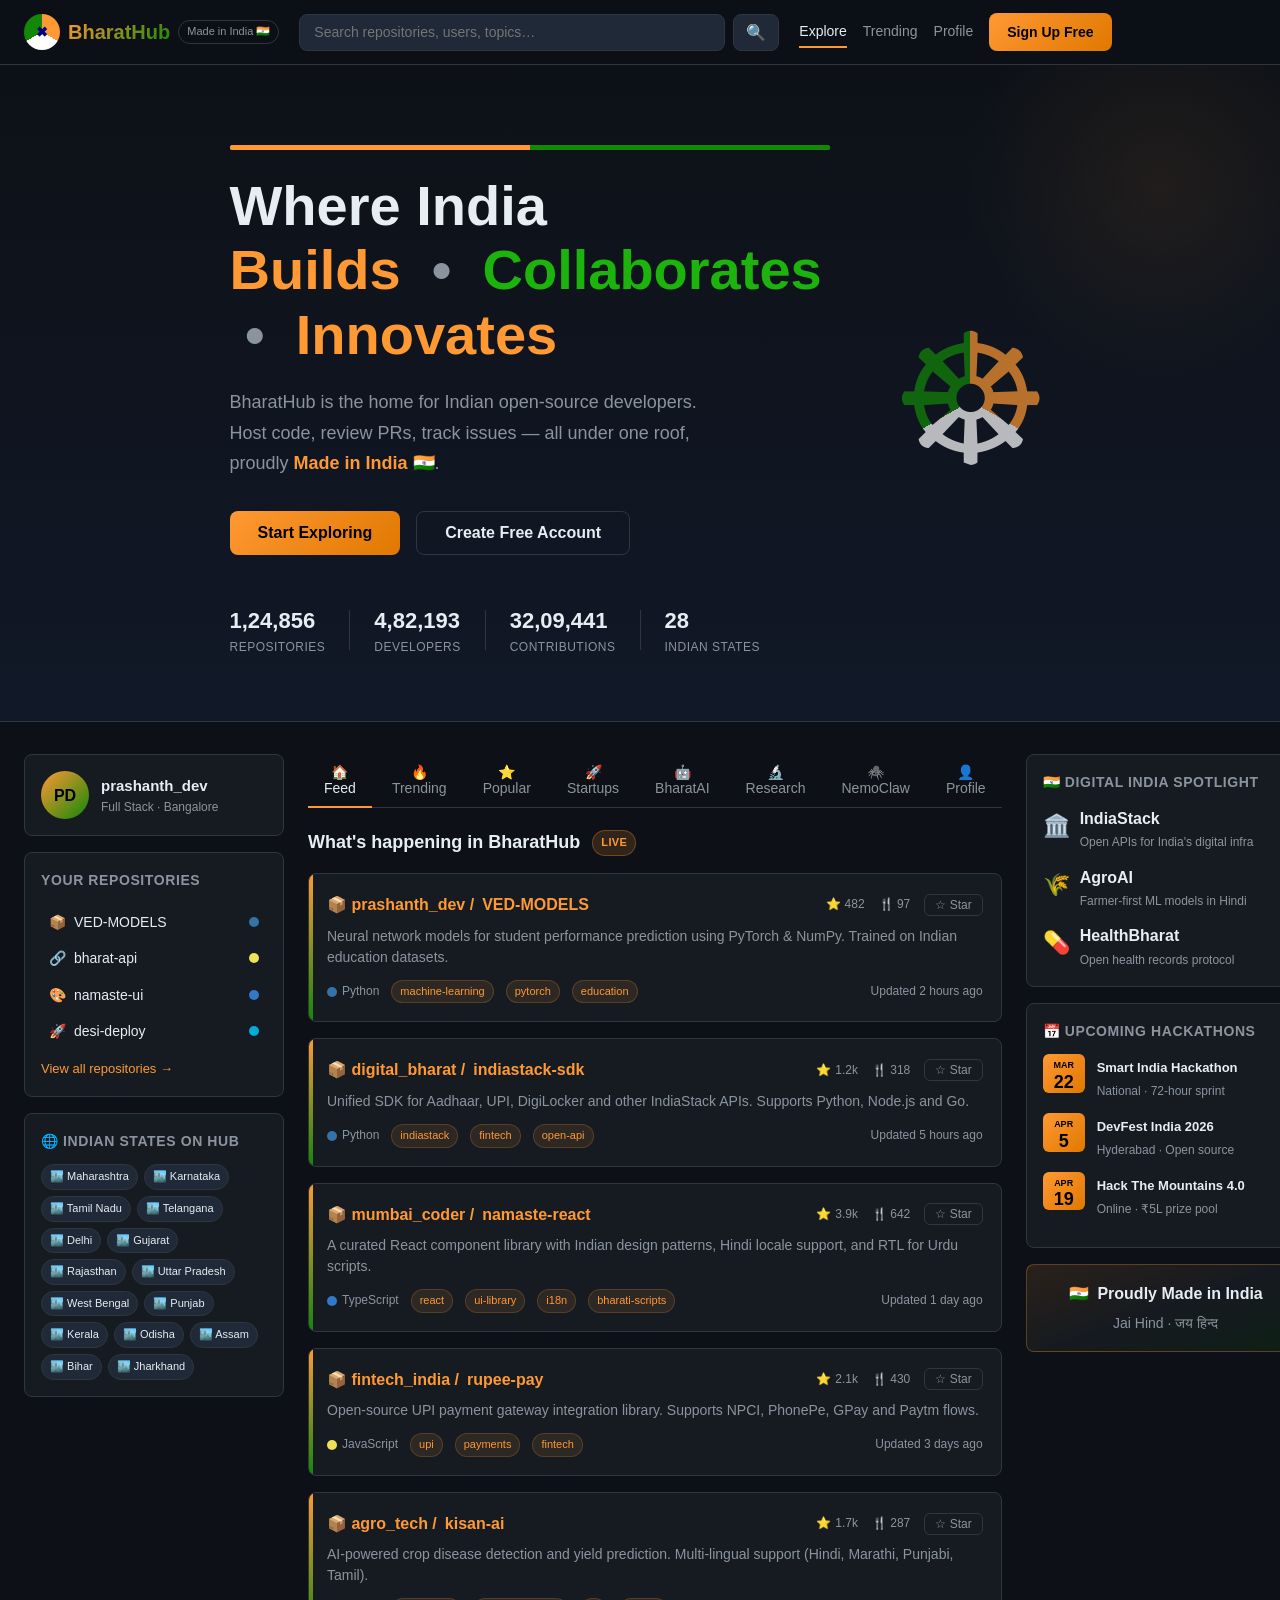
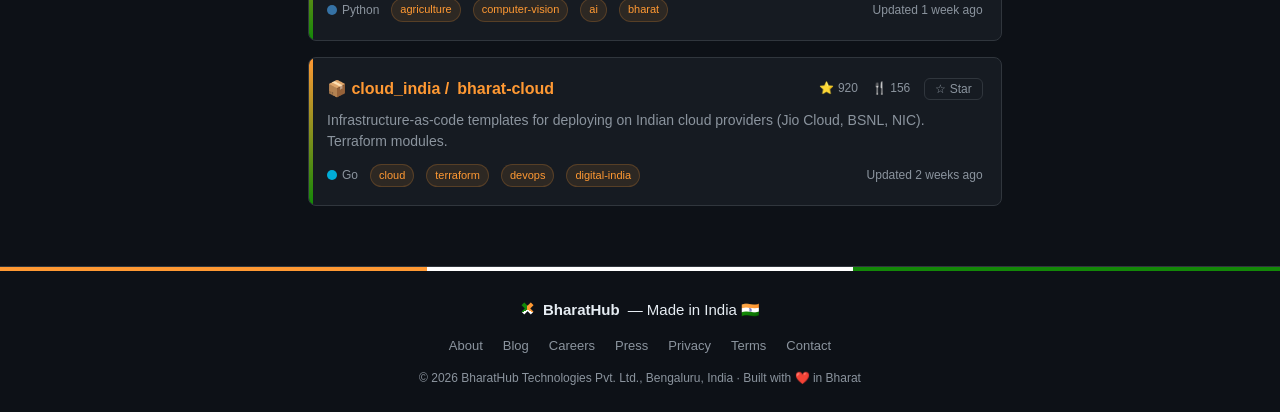
==== index.html @ 00218b83 "Changes before error encountered Co-authored-by: prashanth-s-svg <215514471+prashanth-s-svg@users.no" ====
<!DOCTYPE html>
<html lang="en">
<head>
  <meta charset="UTF-8" />
  <meta name="viewport" content="width=device-width, initial-scale=1.0" />
  <title>BharatHub — Made in India 🇮🇳</title>
  <link rel="stylesheet" href="styles.css" />
</head>
<body>

  <!-- ═══════════════════════════════════════════════ NAVBAR ═══ -->
  <nav class="navbar">
    <div class="nav-inner">
      <a href="#" class="brand">
        <span class="chakra">&#10006;</span>
        <span class="brand-name">BharatHub</span>
        <span class="brand-tag">Made in India 🇮🇳</span>
      </a>
      <div class="nav-search">
        <input type="text" id="globalSearch" placeholder="Search repositories, users, topics…" />
        <button class="btn-search" onclick="handleSearch()">&#128269;</button>
      </div>
      <div class="nav-links">
        <a href="#" class="nav-link active" onclick="showTab('explore', this)">Explore</a>
        <a href="#" class="nav-link" onclick="showTab('trending', this)">Trending</a>
        <a href="#" class="nav-link" onclick="showTab('profile', this)">Profile</a>
        <a href="#" class="btn-primary">Sign Up Free</a>
      </div>
    </div>
  </nav>

  <!-- ═══════════════════════════════════════════════ HERO ═══ -->
  <section class="hero">
    <div class="hero-content">
      <div class="tricolor-bar"></div>
      <h1>
        Where India<br/>
        <span class="accent-saffron">Builds</span>
        <span class="accent-white">&nbsp;•&nbsp;</span>
        <span class="accent-green">Collaborates</span>
        <span class="accent-white">&nbsp;•&nbsp;</span>
        <span class="accent-saffron">Innovates</span>
      </h1>
      <p class="hero-sub">
        BharatHub is the home for Indian open-source developers.<br/>
        Host code, review PRs, track issues — all under one roof,<br/>
        proudly <strong>Made in India 🇮🇳</strong>.
      </p>
      <div class="hero-cta">
        <button class="btn-primary btn-lg" onclick="showTab('explore', document.querySelector('.nav-link'))">Start Exploring</button>
        <button class="btn-secondary btn-lg">Create Free Account</button>
      </div>
      <div class="hero-stats">
        <div class="stat"><span class="stat-num" id="statRepos">1,24,856</span><span class="stat-lbl">Repositories</span></div>
        <div class="stat-divider"></div>
        <div class="stat"><span class="stat-num" id="statDevs">4,82,193</span><span class="stat-lbl">Developers</span></div>
        <div class="stat-divider"></div>
        <div class="stat"><span class="stat-num" id="statPRs">32,09,441</span><span class="stat-lbl">Contributions</span></div>
        <div class="stat-divider"></div>
        <div class="stat"><span class="stat-num">28</span><span class="stat-lbl">Indian States</span></div>
      </div>
    </div>
    <div class="hero-illustration">
      <div class="chakra-big">&#9784;</div>
    </div>
  </section>

  <!-- ═══════════════════════════════════════════════ MAIN CONTENT ═══ -->
  <main class="main-layout">

    <!-- ─── SIDEBAR ─── -->
    <aside class="sidebar">
      <div class="card profile-card">
        <div class="avatar">PD</div>
        <div class="profile-info">
          <strong>prashanth_dev</strong>
          <span>Full Stack · Bangalore</span>
        </div>
      </div>
      <div class="card">
        <h3 class="card-title">Your Repositories</h3>
        <ul class="repo-list-mini" id="myRepoList">
          <li onclick="openRepo('VED-MODELS')"><span class="repo-icon">📦</span> VED-MODELS <span class="lang-dot python"></span></li>
          <li onclick="openRepo('bharat-api')"><span class="repo-icon">🔗</span> bharat-api <span class="lang-dot js"></span></li>
          <li onclick="openRepo('namaste-ui')"><span class="repo-icon">🎨</span> namaste-ui <span class="lang-dot ts"></span></li>
          <li onclick="openRepo('desi-deploy')"><span class="repo-icon">🚀</span> desi-deploy <span class="lang-dot go"></span></li>
        </ul>
        <a href="#" class="card-link">View all repositories →</a>
      </div>
      <div class="card">
        <h3 class="card-title">🌐 Indian States on Hub</h3>
        <div class="state-chips" id="stateChips"></div>
      </div>
    </aside>

    <!-- ─── FEED / TABS ─── -->
    <section class="feed">
      <div class="tab-bar">
        <button class="tab active" id="tab-explore" onclick="showTab('explore', this)">🏠 Feed</button>
        <button class="tab" id="tab-trending" onclick="showTab('trending', this)">🔥 Trending</button>
        <button class="tab" id="tab-popular" onclick="showTab('popular', this)">⭐ Popular</button>
        <button class="tab" id="tab-startups" onclick="showTab('startups', this)">🚀 Startups</button>
        <button class="tab" id="tab-bharatai" onclick="showTab('bharatai', this)">🤖 BharatAI</button>
        <button class="tab" id="tab-research" onclick="showTab('research', this)">🔬 Research</button>
        <button class="tab" id="tab-nemoclaw" onclick="showTab('nemoclaw', this)">🕷️ NemoClaw</button>
        <button class="tab" id="tab-profile" onclick="showTab('profile', this)">👤 Profile</button>
      </div>

      <!-- ── EXPLORE FEED ── -->
      <div id="pane-explore" class="tab-pane active">
        <div class="section-header">
          <h2>What's happening in BharatHub</h2>
          <span class="badge">Live</span>
        </div>
        <div id="repoCards" class="repo-grid"></div>
      </div>

      <!-- ── TRENDING ── -->
      <div id="pane-trending" class="tab-pane hidden">
        <div class="section-header">
          <h2>🔥 Trending Indian Projects</h2>
          <div class="filter-row">
            <select id="trendFilter" onchange="renderTrending()">
              <option value="today">Today</option>
              <option value="week">This Week</option>
              <option value="month">This Month</option>
            </select>
            <select id="langFilter" onchange="renderTrending()">
              <option value="">All Languages</option>
              <option value="Python">Python</option>
              <option value="JavaScript">JavaScript</option>
              <option value="TypeScript">TypeScript</option>
              <option value="Go">Go</option>
              <option value="Rust">Rust</option>
            </select>
          </div>
        </div>
        <div id="trendingCards"></div>
      </div>

      <!-- ── POPULAR OPEN SOURCE ── -->
      <div id="pane-popular" class="tab-pane hidden">
        <div class="section-header">
          <h2>⭐ Most Popular Open-Source Projects</h2>
        </div>
        <div class="filter-row popular-filter-row">
          <label class="filter-label">Sort by:</label>
          <button class="sort-btn active" id="sortByStars" onclick="setPopularSort('stars')">⭐ Stars</button>
          <button class="sort-btn" id="sortByForks" onclick="setPopularSort('forks')">🍴 Forks</button>
          <select id="popularLangFilter" onchange="renderPopular()">
            <option value="">All Languages</option>
            <option value="Python">Python</option>
            <option value="JavaScript">JavaScript</option>
            <option value="TypeScript">TypeScript</option>
            <option value="Go">Go</option>
            <option value="Rust">Rust</option>
            <option value="C">C</option>
            <option value="C++">C++</option>
            <option value="Java">Java</option>
            <option value="Shell">Shell</option>
          </select>
        </div>
        <div id="popularCards"></div>
      </div>

      <!-- ── STARTUP BUILDER ── -->
      <div id="pane-startups" class="tab-pane hidden">
        <div class="section-header">
          <h2>🚀 Build Your Tech Startup</h2>
          <span class="badge badge-green">OSS Stack</span>
        </div>
        <p class="startup-intro">
          A curated collection of battle-tested open-source tools used by the world's fastest-growing startups.
          Filter by the layer of your stack you're building.
        </p>
        <div class="startup-cat-bar" id="startupCatBar"></div>
        <div id="startupCards"></div>
      </div>

      <!-- ── BHARATAI AGENT BUILDER ── -->
      <div id="pane-bharatai" class="tab-pane hidden">

        <!-- Hero -->
        <div class="ai-hero">
          <div class="ai-hero-text">
            <h2>🤖 Build India's AI Agent</h2>
            <p>Like Perplexity · Claude · NeMo — but built in Bharat 🇮🇳</p>
          </div>
          <div class="ai-hero-badges">
            <span class="badge badge-saffron">RAG</span>
            <span class="badge badge-blue">Multi-lingual</span>
            <span class="badge badge-green">Open Source</span>
          </div>
        </div>

        <!-- Live Chat Demo -->
        <div class="ai-chat-section">
          <div class="ai-chat-label">
            <span class="ai-chat-dot"></span>
            Try BharatAI — Ask anything about Indian tech, startups or code
          </div>
          <div class="ai-chat-window" id="aiChatWindow">
            <div class="ai-msg ai-msg-bot">
              <div class="ai-avatar">🇮🇳</div>
              <div class="ai-bubble">
                Namaste! 🙏 I'm <strong>BharatAI</strong> — India's open-source AI agent.<br>
                Ask me about building AI agents, Indian tech stacks, startups, or anything you want to ship. <em>Every tool acts as one developer for you.</em>
              </div>
            </div>
          </div>
          <div class="ai-chat-input-row">
            <input class="ai-chat-input" id="aiChatInput" type="text"
              placeholder="Ask BharatAI… e.g. 'How do I build a Perplexity clone in India?'"
              onkeydown="if(event.key==='Enter') sendBharatAI()" />
            <button class="ai-send-btn" onclick="sendBharatAI()">Send ⚡</button>
          </div>
          <div class="ai-suggestions" id="aiSuggestions">
            <button class="ai-suggest-chip" onclick="askSuggestion(this)">How to build a Perplexity clone?</button>
            <button class="ai-suggest-chip" onclick="askSuggestion(this)">Best Indian LLM models?</button>
            <button class="ai-suggest-chip" onclick="askSuggestion(this)">What is RAG and how does it work?</button>
            <button class="ai-suggest-chip" onclick="askSuggestion(this)">IndiaGPT — where to start?</button>
            <button class="ai-suggest-chip" onclick="askSuggestion(this)">How to add Hindi language support?</button>
          </div>
        </div>

        <!-- Architecture -->
        <div class="section-header" style="margin-top:28px">
          <h3>🏗️ Indian AI Agent Architecture</h3>
          <span class="badge badge-blue">Blueprint</span>
        </div>
        <div class="ai-arch-flow" id="aiArchFlow"></div>

        <!-- OSS Stack -->
        <div class="section-header" style="margin-top:28px">
          <h3>🧰 Open-Source Stack to Build Your Agent</h3>
          <span class="badge badge-green">Curated</span>
        </div>
        <div class="startup-cat-bar" id="agentCatBar"></div>
        <div id="agentCards"></div>

      </div>

      <!-- ── MARKET RESEARCH AGENT ── -->
      <div id="pane-research" class="tab-pane hidden">

        <!-- Hero -->
        <div class="res-hero">
          <div class="res-hero-left">
            <h2>🔬 Market Research Agent</h2>
            <p>6 specialised AI agents auto-research the market so you can build your tech startup with conviction</p>
          </div>
          <div class="res-hero-badges">
            <span class="badge badge-saffron">6 Agents</span>
            <span class="badge badge-blue">Auto-Research</span>
            <span class="badge badge-green">India-First</span>
          </div>
        </div>

        <!-- Input Form -->
        <div class="res-input-card" id="resInputCard">
          <div class="res-input-label">💡 What tech startup do you want to build?</div>
          <textarea id="resIdeaInput" class="res-idea-input" rows="2"
            placeholder="e.g. 'AI-powered tutoring app for Tier-2 India students' or 'BNPL for MSMEs' or 'B2B SaaS for jewellers'"></textarea>
          <div class="res-form-row">
            <div class="res-form-group">
              <label class="res-label">Sector</label>
              <select id="resSector" class="res-select">
                <option value="auto">🤖 Auto-detect from idea</option>
                <option value="edtech">📚 EdTech</option>
                <option value="fintech">💳 FinTech</option>
                <option value="agritech">🌾 AgriTech</option>
                <option value="healthtech">🏥 HealthTech</option>
                <option value="aiml">🤖 AI / ML SaaS</option>
                <option value="ecommerce">🛒 E-Commerce / D2C</option>
                <option value="logitech">🚛 LogiTech</option>
                <option value="saas">💼 B2B SaaS</option>
              </select>
            </div>
            <div class="res-form-group">
              <label class="res-label">Market Focus</label>
              <select id="resMarket" class="res-select">
                <option value="india">🇮🇳 India-First</option>
                <option value="global">🌍 Global</option>
                <option value="both">🌐 India + Global</option>
              </select>
            </div>
          </div>
          <button class="res-run-btn" id="resRunBtn" onclick="runMarketResearch()">
            🚀 Run Market Research
          </button>
          <div class="res-quick-ideas">
            <span class="res-quick-label">Quick ideas:</span>
            <button class="res-quick-chip" onclick="prefillResearch(this)">AI tutoring app for India</button>
            <button class="res-quick-chip" onclick="prefillResearch(this)">MSME lending FinTech</button>
            <button class="res-quick-chip" onclick="prefillResearch(this)">AgriTech for small farmers</button>
            <button class="res-quick-chip" onclick="prefillResearch(this)">Mental health app</button>
            <button class="res-quick-chip" onclick="prefillResearch(this)">LLM SaaS for BFSI</button>
          </div>
        </div>

        <!-- Agent Progress Panel -->
        <div class="res-progress" id="resProgress" style="display:none">
          <div class="res-progress-title">🤖 Agents researching your market…</div>
          <div id="resAgentList" class="res-agent-list"></div>
        </div>

        <!-- Report Output -->
        <div id="resReport"></div>

      </div>

      <!-- ── NEMOCLAW ── -->
      <div id="pane-nemoclaw" class="tab-pane hidden">

        <!-- Hero -->
        <div class="nc-hero">
          <div class="nc-hero-left">
            <div class="nc-logo-row">
              <span class="nc-logo-icon">🕷️</span>
              <span class="nc-logo-text">NemoClaw</span>
              <span class="nc-logo-version">v1.0</span>
            </div>
            <p class="nc-hero-sub">Deep-web crawling intelligence agent — scans 30+ sources across news, funding, GitHub, policy &amp; academic databases to build your startup brief in real-time.</p>
          </div>
          <div class="nc-hero-badges">
            <span class="badge badge-saffron">30+ Sources</span>
            <span class="badge badge-blue">Live Crawl</span>
            <span class="badge badge-green">AI Synthesis</span>
          </div>
        </div>

        <!-- Input Card -->
        <div class="nc-input-card" id="ncInputCard">
          <div class="nc-input-label">🔎 What startup do you want deep intelligence on?</div>
          <div class="nc-input-row">
            <input id="ncIdeaInput" class="nc-idea-input" type="text"
              placeholder="e.g. 'EdTech for rural India' · 'AI credit scoring FinTech' · 'B2B SaaS for hospitals'" />
            <button class="nc-run-btn" id="ncRunBtn" onclick="startCrawl()">🕷️ Crawl</button>
          </div>
          <div class="nc-options-row">
            <div class="nc-opt-group">
              <label class="nc-opt-label">Crawl Depth</label>
              <select id="ncDepth" class="nc-select">
                <option value="quick">⚡ Quick (10 sources, ~5s)</option>
                <option value="standard" selected>🔍 Standard (20 sources, ~12s)</option>
                <option value="deep">🌊 Deep (30+ sources, ~22s)</option>
              </select>
            </div>
            <div class="nc-opt-group">
              <label class="nc-opt-label">Focus</label>
              <select id="ncFocus" class="nc-select">
                <option value="all">🌐 All signals</option>
                <option value="funding">💰 Funding &amp; Investors</option>
                <option value="tech">🛠️ Tech &amp; GitHub</option>
                <option value="news">📰 News &amp; Trends</option>
                <option value="policy">🏛️ Policy &amp; Regulation</option>
              </select>
            </div>
          </div>
          <div class="nc-quick-chips">
            <span class="nc-chip-label">Try:</span>
            <button class="nc-chip" onclick="prefillCrawl(this)">EdTech India</button>
            <button class="nc-chip" onclick="prefillCrawl(this)">FinTech MSME lending</button>
            <button class="nc-chip" onclick="prefillCrawl(this)">AI SaaS for healthcare</button>
            <button class="nc-chip" onclick="prefillCrawl(this)">AgriTech crop advisory</button>
            <button class="nc-chip" onclick="prefillCrawl(this)">D2C fashion brand</button>
          </div>
        </div>

        <!-- Live Crawl Terminal -->
        <div class="nc-terminal" id="ncTerminal" style="display:none">
          <div class="nc-terminal-bar">
            <span class="nc-tb-dot red"></span>
            <span class="nc-tb-dot yellow"></span>
            <span class="nc-tb-dot green"></span>
            <span class="nc-tb-title">nemoclaw_agent — live crawl log</span>
            <span class="nc-tb-stats" id="ncStats">0 URLs · 0 signals</span>
          </div>
          <div class="nc-terminal-body" id="ncLog"></div>
        </div>

        <!-- Source Grid -->
        <div class="nc-source-section" id="ncSourceSection" style="display:none">
          <div class="nc-section-hdr">📡 Sources Being Crawled</div>
          <div class="nc-source-grid" id="ncSourceGrid"></div>
        </div>

        <!-- Extracted Signals -->
        <div class="nc-signals-section" id="ncSignalsSection" style="display:none">
          <div class="nc-section-hdr">⚡ Extracted Signals <span class="nc-signal-count" id="ncSignalCount">0</span></div>
          <div class="nc-signals-feed" id="ncSignalsFeed"></div>
        </div>

        <!-- Intelligence Brief -->
        <div id="ncBrief"></div>

      </div>

      <!-- ── PROFILE ── -->
      <div id="pane-profile" class="tab-pane hidden">
        <div class="profile-header">
          <div class="profile-avatar-lg">PD</div>
          <div class="profile-meta">
            <h2>Prashanth Dev</h2>
            <p class="handle">@prashanth_dev &nbsp;·&nbsp; Bangalore, Karnataka 🇮🇳</p>
            <p class="bio">Building open-source AI tools with Python &amp; PyTorch. Believer in Digital India. 🚀</p>
            <div class="profile-badges">
              <span class="badge badge-saffron">⚡ Top Contributor</span>
              <span class="badge badge-green">🇮🇳 Made in India</span>
              <span class="badge badge-blue">🤖 AI/ML</span>
            </div>
          </div>
        </div>
        <div class="contribution-graph-label">Contribution activity</div>
        <div class="contribution-graph" id="contribGraph"></div>
        <div class="profile-stats-row">
          <div class="pstat"><strong>42</strong><span>Repositories</span></div>
          <div class="pstat"><strong>1.2k</strong><span>Followers</span></div>
          <div class="pstat"><strong>318</strong><span>Following</span></div>
          <div class="pstat"><strong>4.8k</strong><span>Stars earned</span></div>
        </div>
      </div>
    </section>

    <!-- ─── RIGHT RAIL ─── -->
    <aside class="right-rail">
      <div class="card">
        <h3 class="card-title">🇮🇳 Digital India Spotlight</h3>
        <div class="spotlight-item">
          <span class="spotlight-icon">🏛️</span>
          <div><strong>IndiaStack</strong><p>Open APIs for India's digital infra</p></div>
        </div>
        <div class="spotlight-item">
          <span class="spotlight-icon">🌾</span>
          <div><strong>AgroAI</strong><p>Farmer-first ML models in Hindi</p></div>
        </div>
        <div class="spotlight-item">
          <span class="spotlight-icon">💊</span>
          <div><strong>HealthBharat</strong><p>Open health records protocol</p></div>
        </div>
      </div>
      <div class="card">
        <h3 class="card-title">📅 Upcoming Hackathons</h3>
        <div class="event-item">
          <div class="event-date">MAR<span>22</span></div>
          <div><strong>Smart India Hackathon</strong><p>National · 72-hour sprint</p></div>
        </div>
        <div class="event-item">
          <div class="event-date">APR<span>5</span></div>
          <div><strong>DevFest India 2026</strong><p>Hyderabad · Open source</p></div>
        </div>
        <div class="event-item">
          <div class="event-date">APR<span>19</span></div>
          <div><strong>Hack The Mountains 4.0</strong><p>Online · ₹5L prize pool</p></div>
        </div>
      </div>
      <div class="card card-tricolor">
        <p class="made-india-text">🇮🇳 &nbsp;Proudly Made in India</p>
        <p class="made-india-sub">Jai Hind · जय हिन्द</p>
      </div>
    </aside>
  </main>

  <!-- ═══════════════════════════════════════════════ FOOTER ═══ -->
  <footer class="footer">
    <div class="footer-tricolor">
      <div class="ft-saffron"></div>
      <div class="ft-white"></div>
      <div class="ft-green"></div>
    </div>
    <div class="footer-inner">
      <div class="footer-brand">
        <span class="chakra-sm">&#10006;</span>
        <strong>BharatHub</strong>
        <span>— Made in India 🇮🇳</span>
      </div>
      <div class="footer-links">
        <a href="#">About</a>
        <a href="#">Blog</a>
        <a href="#">Careers</a>
        <a href="#">Press</a>
        <a href="#">Privacy</a>
        <a href="#">Terms</a>
        <a href="#">Contact</a>
      </div>
      <p class="footer-copy">© 2026 BharatHub Technologies Pvt. Ltd., Bengaluru, India · Built with ❤️ in Bharat</p>
    </div>
  </footer>

  <div id="repoModal" class="modal hidden">
    <div class="modal-box">
      <button class="modal-close" onclick="closeModal()">✕</button>
      <div id="modalContent"></div>
    </div>
  </div>

  <script src="app.js"></script>
</body>
</html>
---- styles.css ----
/* ══════════════════════════════════════════════════════════════
   BharatHub — Made in India GitHub-like Platform
   Color Palette:
     Saffron  #FF9933  (top band of Indian flag)
     White    #FFFFFF  (middle band)
     Green    #138808  (bottom band)
     Navy     #000080  (Ashoka Chakra)
     Dark BG  #0d1117  (GitHub-like dark body)
     Surface  #161b22  (card / surface)
     Border   #30363d
══════════════════════════════════════════════════════════════ */

/* ─── RESET & BASE ─── */
*, *::before, *::after { box-sizing: border-box; margin: 0; padding: 0; }

:root {
  --saffron:  #FF9933;
  --saffron-d:#e07800;
  --green:    #138808;
  --green-l:  #1db30d;
  --navy:     #000080;
  --white:    #ffffff;
  --bg:       #0d1117;
  --surface:  #161b22;
  --surface2: #1f2937;
  --border:   #30363d;
  --text:     #e6edf3;
  --text-muted:#8b949e;
  --accent:   #FF9933;
  --radius:   8px;
  --shadow:   0 4px 20px rgba(0,0,0,0.4);
}

html { scroll-behavior: smooth; }

body {
  font-family: -apple-system, BlinkMacSystemFont, 'Segoe UI', Roboto, 'Noto Sans', Arial, sans-serif;
  background: var(--bg);
  color: var(--text);
  min-height: 100vh;
  line-height: 1.6;
}

a { color: var(--saffron); text-decoration: none; }
a:hover { text-decoration: underline; }

/* ─── TRICOLOR UTILITY ─── */
.tricolor-bar {
  display: flex;
  height: 5px;
  width: 100%;
  border-radius: 4px;
  overflow: hidden;
  margin-bottom: 24px;
}
.tricolor-bar::before  { content:''; flex:1; background:var(--saffron); }
.tricolor-bar::after   { content:''; flex:1; background:var(--green); }
/* white gap */
.tricolor-bar {
  background: linear-gradient(
    to right,
    var(--saffron) 33.3%,
    var(--white)   33.3% 66.6%,
    var(--green)   66.6%
  );
}

/* ─── NAVBAR ─── */
.navbar {
  position: sticky;
  top: 0;
  z-index: 100;
  background: rgba(13,17,23,0.92);
  backdrop-filter: blur(12px);
  border-bottom: 1px solid var(--border);
}

.nav-inner {
  max-width: 1280px;
  margin: 0 auto;
  padding: 0 24px;
  height: 64px;
  display: flex;
  align-items: center;
  gap: 20px;
}

.brand {
  display: flex;
  align-items: center;
  gap: 8px;
  text-decoration: none;
  white-space: nowrap;
}
.chakra {
  font-size: 22px;
  color: var(--navy);
  background: conic-gradient(var(--saffron) 0deg 120deg, var(--white) 120deg 240deg, var(--green) 240deg 360deg);
  border-radius: 50%;
  width: 36px; height: 36px;
  display: flex; align-items: center; justify-content: center;
  font-size: 14px; color: var(--navy); font-weight: 900;
}
.brand-name {
  font-size: 20px;
  font-weight: 700;
  background: linear-gradient(135deg, var(--saffron), var(--green));
  -webkit-background-clip: text;
  -webkit-text-fill-color: transparent;
  background-clip: text;
}
.brand-tag {
  font-size: 11px;
  color: var(--text-muted);
  border: 1px solid var(--border);
  border-radius: 20px;
  padding: 2px 8px;
}

.nav-search {
  flex: 1;
  display: flex;
  gap: 8px;
  max-width: 480px;
}
.nav-search input {
  flex: 1;
  background: var(--surface2);
  border: 1px solid var(--border);
  border-radius: var(--radius);
  padding: 8px 14px;
  color: var(--text);
  font-size: 14px;
  outline: none;
  transition: border-color 0.2s;
}
.nav-search input:focus { border-color: var(--saffron); }
.btn-search {
  background: var(--surface2);
  border: 1px solid var(--border);
  border-radius: var(--radius);
  padding: 8px 12px;
  color: var(--text);
  cursor: pointer;
  font-size: 16px;
}
.btn-search:hover { border-color: var(--saffron); }

.nav-links {
  display: flex;
  align-items: center;
  gap: 16px;
  white-space: nowrap;
}
.nav-link {
  color: var(--text-muted);
  font-size: 14px;
  font-weight: 500;
  text-decoration: none;
  padding: 4px 0;
  border-bottom: 2px solid transparent;
  transition: color 0.2s, border-color 0.2s;
}
.nav-link:hover, .nav-link.active {
  color: var(--text);
  border-bottom-color: var(--saffron);
  text-decoration: none;
}

/* ─── BUTTONS ─── */
.btn-primary {
  background: linear-gradient(135deg, var(--saffron), var(--saffron-d));
  color: #000;
  border: none;
  border-radius: var(--radius);
  padding: 8px 18px;
  font-size: 14px;
  font-weight: 600;
  cursor: pointer;
  transition: opacity 0.2s, transform 0.1s;
}
.btn-primary:hover { opacity: 0.88; transform: translateY(-1px); }

.btn-secondary {
  background: transparent;
  color: var(--text);
  border: 1px solid var(--border);
  border-radius: var(--radius);
  padding: 8px 18px;
  font-size: 14px;
  font-weight: 600;
  cursor: pointer;
  transition: border-color 0.2s;
}
.btn-secondary:hover { border-color: var(--saffron); }

.btn-lg { padding: 12px 28px; font-size: 16px; }

/* ─── HERO ─── */
.hero {
  background: linear-gradient(180deg, #0d1117 0%, #111827 100%);
  border-bottom: 1px solid var(--border);
  padding: 80px 24px 64px;
  display: flex;
  align-items: center;
  justify-content: center;
  gap: 60px;
  overflow: hidden;
  position: relative;
}
.hero::before {
  content: '';
  position: absolute;
  top: -80px; right: -80px;
  width: 400px; height: 400px;
  background: radial-gradient(circle, rgba(255,153,51,0.08) 0%, transparent 70%);
  pointer-events: none;
}

.hero-content { max-width: 600px; }

.hero-content h1 {
  font-size: clamp(32px, 5vw, 56px);
  font-weight: 800;
  line-height: 1.15;
  margin-bottom: 20px;
}
.accent-saffron { color: var(--saffron); }
.accent-green   { color: var(--green-l); }
.accent-white   { color: var(--text-muted); }

.hero-sub {
  font-size: 18px;
  color: var(--text-muted);
  margin-bottom: 32px;
  line-height: 1.7;
}
.hero-sub strong { color: var(--saffron); }

.hero-cta { display: flex; gap: 16px; flex-wrap: wrap; margin-bottom: 48px; }

.hero-stats {
  display: flex;
  align-items: center;
  gap: 24px;
  flex-wrap: wrap;
}
.stat { display: flex; flex-direction: column; }
.stat-num { font-size: 22px; font-weight: 700; color: var(--text); }
.stat-lbl { font-size: 12px; color: var(--text-muted); text-transform: uppercase; letter-spacing: .5px; }
.stat-divider { width: 1px; height: 40px; background: var(--border); }

.hero-illustration {
  flex-shrink: 0;
  display: flex;
  align-items: center;
  justify-content: center;
}
.chakra-big {
  font-size: 180px;
  line-height: 1;
  background: conic-gradient(var(--saffron) 0deg 120deg, var(--white) 120deg 240deg, var(--green) 240deg 360deg);
  -webkit-background-clip: text;
  -webkit-text-fill-color: transparent;
  background-clip: text;
  animation: spin 20s linear infinite;
  opacity: 0.7;
  user-select: none;
}
@keyframes spin { to { transform: rotate(360deg); } }

/* ─── MAIN LAYOUT ─── */
.main-layout {
  max-width: 1280px;
  margin: 32px auto;
  padding: 0 24px;
  display: grid;
  grid-template-columns: 260px 1fr 280px;
  gap: 24px;
  align-items: start;
}

/* ─── CARDS ─── */
.card {
  background: var(--surface);
  border: 1px solid var(--border);
  border-radius: var(--radius);
  padding: 16px;
  margin-bottom: 16px;
}
.card-title {
  font-size: 14px;
  font-weight: 600;
  color: var(--text-muted);
  text-transform: uppercase;
  letter-spacing: .6px;
  margin-bottom: 12px;
}
.card-link {
  display: block;
  margin-top: 10px;
  font-size: 13px;
  color: var(--saffron);
}

/* ─── PROFILE SIDEBAR ─── */
.profile-card {
  display: flex;
  align-items: center;
  gap: 12px;
}
.avatar {
  width: 48px; height: 48px;
  border-radius: 50%;
  background: linear-gradient(135deg, var(--saffron), var(--green));
  display: flex; align-items: center; justify-content: center;
  font-weight: 700; font-size: 16px; color: #000;
  flex-shrink: 0;
}
.profile-info { display: flex; flex-direction: column; }
.profile-info strong { font-size: 15px; }
.profile-info span { font-size: 12px; color: var(--text-muted); }

/* ─── MINI REPO LIST ─── */
.repo-list-mini { list-style: none; }
.repo-list-mini li {
  display: flex;
  align-items: center;
  gap: 8px;
  padding: 7px 8px;
  border-radius: 6px;
  font-size: 14px;
  cursor: pointer;
  transition: background 0.15s;
}
.repo-list-mini li:hover { background: var(--surface2); }
.repo-icon { font-size: 14px; }
.lang-dot {
  width: 10px; height: 10px;
  border-radius: 50%;
  display: inline-block;
  flex-shrink: 0;
  vertical-align: middle;
}
.repo-list-mini .lang-dot { margin-left: auto; }
.lang-dot.python  { background: #3572A5; }
.lang-dot.js      { background: #f1e05a; }
.lang-dot.ts      { background: #3178c6; }
.lang-dot.go      { background: #00ADD8; }
.lang-dot.rust    { background: #dea584; }

/* ─── STAR BUTTON ─── */
.btn-star {
  background: transparent;
  border: 1px solid var(--border);
  border-radius: 6px;
  color: var(--text-muted);
  padding: 3px 10px;
  font-size: 12px;
  cursor: pointer;
  transition: background 0.15s, color 0.15s, border-color 0.15s;
}
.btn-star:hover { border-color: var(--saffron); color: var(--saffron); }
.btn-star.starred {
  background: rgba(255,153,51,0.15);
  color: var(--saffron);
  border-color: var(--saffron);
}
.repo-updated { margin-left: auto; font-size: 12px; color: var(--text-muted); }

/* ─── STATE CHIPS ─── */
.state-chips { display: flex; flex-wrap: wrap; gap: 6px; }
.state-chip {
  font-size: 11px;
  padding: 3px 8px;
  border-radius: 20px;
  background: var(--surface2);
  border: 1px solid var(--border);
  cursor: pointer;
  transition: background 0.15s, border-color 0.15s;
}
.state-chip:hover { background: rgba(255,153,51,0.12); border-color: var(--saffron); }

/* ─── TABS ─── */
.tab-bar {
  display: flex;
  gap: 4px;
  border-bottom: 1px solid var(--border);
  margin-bottom: 20px;
}
.tab {
  background: transparent;
  border: none;
  border-bottom: 2px solid transparent;
  color: var(--text-muted);
  padding: 10px 16px;
  font-size: 14px;
  font-weight: 500;
  cursor: pointer;
  margin-bottom: -1px;
  transition: color 0.15s, border-color 0.15s;
}
.tab:hover { color: var(--text); }
.tab.active { color: var(--text); border-bottom-color: var(--saffron); }

.tab-pane { }
.tab-pane.hidden { display: none; }

.section-header {
  display: flex;
  align-items: center;
  gap: 12px;
  margin-bottom: 16px;
}
.section-header h2 { font-size: 18px; font-weight: 600; }

.badge {
  font-size: 11px;
  font-weight: 600;
  padding: 3px 8px;
  border-radius: 20px;
  background: rgba(255,153,51,0.15);
  color: var(--saffron);
  border: 1px solid rgba(255,153,51,0.3);
  text-transform: uppercase;
  letter-spacing: .4px;
}
.badge-saffron { background: rgba(255,153,51,0.15); color: var(--saffron); border-color: rgba(255,153,51,0.3); }
.badge-green   { background: rgba(19,136,8,0.15); color: var(--green-l); border-color: rgba(19,136,8,0.3); }
.badge-blue    { background: rgba(0,0,128,0.2); color: #7b9ef0; border-color: rgba(0,0,128,0.4); }

/* ─── REPO GRID ─── */
.repo-grid {
  display: grid;
  gap: 16px;
}
.repo-card {
  background: var(--surface);
  border: 1px solid var(--border);
  border-radius: var(--radius);
  padding: 18px;
  cursor: pointer;
  transition: border-color 0.2s, transform 0.15s, box-shadow 0.2s;
  position: relative;
  overflow: hidden;
}
.repo-card::before {
  content: '';
  position: absolute;
  top: 0; left: 0;
  width: 4px; height: 100%;
  background: linear-gradient(180deg, var(--saffron), var(--green));
  border-radius: 4px 0 0 4px;
}
.repo-card:hover {
  border-color: var(--saffron);
  transform: translateY(-2px);
  box-shadow: var(--shadow);
}
.repo-card-header {
  display: flex;
  align-items: center;
  justify-content: space-between;
  margin-bottom: 8px;
}
.repo-card-name {
  font-size: 16px;
  font-weight: 600;
  color: var(--saffron);
  display: flex;
  align-items: center;
  gap: 8px;
}
.repo-card-meta {
  display: flex;
  gap: 14px;
  font-size: 12px;
  color: var(--text-muted);
  align-items: center;
}
.repo-card-meta span { display: flex; align-items: center; gap: 4px; }
.repo-card-desc {
  font-size: 14px;
  color: var(--text-muted);
  margin-bottom: 12px;
  line-height: 1.5;
}
.repo-card-footer {
  display: flex;
  align-items: center;
  gap: 12px;
  flex-wrap: wrap;
}
.repo-tag {
  font-size: 11px;
  padding: 2px 8px;
  border-radius: 20px;
  background: rgba(255,153,51,0.1);
  color: var(--saffron);
  border: 1px solid rgba(255,153,51,0.2);
}
.lang-badge {
  display: flex;
  align-items: center;
  gap: 5px;
  font-size: 12px;
  color: var(--text-muted);
}

/* ─── TRENDING CARD ─── */
.trending-card {
  background: var(--surface);
  border: 1px solid var(--border);
  border-radius: var(--radius);
  padding: 16px 18px;
  margin-bottom: 12px;
  display: flex;
  align-items: flex-start;
  gap: 16px;
  transition: border-color 0.2s;
  cursor: pointer;
}
.trending-card:hover { border-color: var(--green); }
.trending-rank {
  font-size: 22px;
  font-weight: 800;
  color: var(--border);
  width: 32px;
  flex-shrink: 0;
  text-align: center;
}
.trending-body { flex: 1; }
.trending-title { font-size: 16px; font-weight: 600; color: var(--saffron); margin-bottom: 4px; }
.trending-desc  { font-size: 13px; color: var(--text-muted); margin-bottom: 8px; }
.trending-meta  { display: flex; gap: 16px; font-size: 12px; color: var(--text-muted); flex-wrap: wrap; }
.trend-up { color: var(--green-l); font-weight: 600; }

/* ─── FILTER ROW ─── */
.filter-row {
  display: flex;
  gap: 10px;
  margin-left: auto;
}
.filter-row select {
  background: var(--surface2);
  border: 1px solid var(--border);
  border-radius: 6px;
  color: var(--text);
  padding: 5px 10px;
  font-size: 13px;
  cursor: pointer;
}

/* ─── PROFILE PAGE ─── */
.profile-header {
  display: flex;
  gap: 24px;
  margin-bottom: 24px;
  align-items: flex-start;
}
.profile-avatar-lg {
  width: 80px; height: 80px;
  border-radius: 50%;
  background: linear-gradient(135deg, var(--saffron), var(--green));
  display: flex; align-items: center; justify-content: center;
  font-size: 28px; font-weight: 700; color: #000;
  flex-shrink: 0;
  border: 3px solid var(--border);
}
.profile-meta h2 { font-size: 22px; font-weight: 700; }
.handle { font-size: 14px; color: var(--text-muted); margin-bottom: 6px; }
.bio { font-size: 14px; margin-bottom: 10px; color: var(--text-muted); }
.profile-badges { display: flex; flex-wrap: wrap; gap: 8px; }

/* ─── CONTRIBUTION GRAPH ─── */
.contribution-graph-label { font-size: 13px; color: var(--text-muted); margin-bottom: 8px; }
.contribution-graph {
  display: flex;
  gap: 3px;
  flex-wrap: nowrap;
  overflow-x: auto;
  padding-bottom: 4px;
  margin-bottom: 20px;
}
.contrib-col { display: flex; flex-direction: column; gap: 3px; }
.contrib-cell {
  width: 12px; height: 12px;
  border-radius: 2px;
  background: var(--surface2);
}
.contrib-cell.l1 { background: rgba(19,136,8,0.25); }
.contrib-cell.l2 { background: rgba(19,136,8,0.5); }
.contrib-cell.l3 { background: rgba(19,136,8,0.75); }
.contrib-cell.l4 { background: var(--green); }

.profile-stats-row {
  display: flex;
  gap: 24px;
  flex-wrap: wrap;
}
.pstat {
  display: flex;
  flex-direction: column;
  align-items: center;
}
.pstat strong { font-size: 20px; font-weight: 700; }
.pstat span   { font-size: 12px; color: var(--text-muted); }

/* ─── RIGHT RAIL ─── */
.spotlight-item {
  display: flex;
  gap: 10px;
  margin-bottom: 12px;
  align-items: flex-start;
}
.spotlight-item:last-child { margin-bottom: 0; }
.spotlight-icon { font-size: 22px; flex-shrink: 0; margin-top: 2px; }
.spotlight-item p { font-size: 12px; color: var(--text-muted); margin: 2px 0 0; }

.event-item {
  display: flex;
  gap: 12px;
  margin-bottom: 12px;
  align-items: flex-start;
}
.event-date {
  background: linear-gradient(135deg, var(--saffron), var(--saffron-d));
  color: #000;
  width: 42px;
  border-radius: 6px;
  text-align: center;
  font-size: 9px;
  font-weight: 700;
  text-transform: uppercase;
  padding: 4px 2px 2px;
  flex-shrink: 0;
}
.event-date span { display: block; font-size: 18px; font-weight: 800; line-height: 1; }
.event-item strong { font-size: 13px; }
.event-item p { font-size: 12px; color: var(--text-muted); margin: 2px 0 0; }

.card-tricolor {
  background: linear-gradient(
    160deg,
    rgba(255,153,51,0.12) 0%,
    rgba(255,255,255,0.04) 50%,
    rgba(19,136,8,0.12) 100%
  );
  border-color: rgba(255,153,51,0.3);
  text-align: center;
}
.made-india-text { font-size: 16px; font-weight: 700; margin-bottom: 6px; }
.made-india-sub  { font-size: 14px; color: var(--text-muted); }

/* ─── FOOTER ─── */
.footer {
  border-top: 1px solid var(--border);
  margin-top: 60px;
}
.footer-tricolor { display: flex; height: 4px; }
.ft-saffron { flex: 1; background: var(--saffron); }
.ft-white   { flex: 1; background: var(--white); }
.ft-green   { flex: 1; background: var(--green); }
.footer-inner {
  max-width: 1280px;
  margin: 0 auto;
  padding: 24px;
  display: flex;
  flex-direction: column;
  align-items: center;
  gap: 12px;
}
.footer-brand { display: flex; align-items: center; gap: 8px; font-size: 15px; }
.chakra-sm {
  font-size: 18px;
  background: conic-gradient(var(--saffron) 0deg 120deg, var(--white) 120deg 240deg, var(--green) 240deg 360deg);
  -webkit-background-clip: text;
  -webkit-text-fill-color: transparent;
  background-clip: text;
}
.footer-links { display: flex; gap: 20px; flex-wrap: wrap; justify-content: center; }
.footer-links a { font-size: 13px; color: var(--text-muted); }
.footer-links a:hover { color: var(--saffron); text-decoration: none; }
.footer-copy { font-size: 12px; color: var(--text-muted); text-align: center; }

/* ─── MODAL ─── */
.modal {
  position: fixed; inset: 0;
  background: rgba(0,0,0,0.7);
  z-index: 999;
  display: flex; align-items: center; justify-content: center;
  backdrop-filter: blur(4px);
}
.modal.hidden { display: none; }
.modal-box {
  background: var(--surface);
  border: 1px solid var(--border);
  border-radius: 12px;
  padding: 28px;
  max-width: 560px;
  width: 90%;
  max-height: 80vh;
  overflow-y: auto;
  position: relative;
}
.modal-close {
  position: absolute;
  top: 12px; right: 16px;
  background: none; border: none;
  color: var(--text-muted);
  font-size: 18px;
  cursor: pointer;
}
.modal-close:hover { color: var(--text); }
.modal-repo-name { font-size: 22px; font-weight: 700; color: var(--saffron); margin-bottom: 8px; }
.modal-desc { color: var(--text-muted); margin-bottom: 16px; }
.modal-stats { display: flex; gap: 20px; margin-bottom: 16px; }
.modal-stat { display: flex; align-items: center; gap: 6px; font-size: 14px; }
.modal-files { list-style: none; }
.modal-files li {
  padding: 8px 0;
  border-bottom: 1px solid var(--border);
  font-size: 14px;
  display: flex; align-items: center; gap: 8px;
}
.modal-files li:last-child { border-bottom: none; }

/* ─── POPULAR OSS ─── */
.popular-filter-row {
  margin-bottom: 16px;
  display: flex;
  align-items: center;
  gap: 8px;
  flex-wrap: wrap;
}
.filter-label {
  font-size: 13px;
  color: var(--text-muted);
  margin-right: 4px;
}
.sort-btn {
  background: var(--surface2);
  border: 1px solid var(--border);
  border-radius: 6px;
  color: var(--text-muted);
  padding: 5px 12px;
  font-size: 13px;
  cursor: pointer;
  transition: background 0.15s, border-color 0.15s, color 0.15s;
}
.sort-btn:hover  { border-color: var(--saffron); color: var(--saffron); }
.sort-btn.active { background: rgba(255,153,51,0.15); border-color: var(--saffron); color: var(--saffron); font-weight: 600; }

.popular-card {
  background: var(--surface);
  border: 1px solid var(--border);
  border-radius: var(--radius);
  padding: 16px 18px;
  margin-bottom: 12px;
  display: flex;
  align-items: flex-start;
  gap: 16px;
  transition: border-color 0.2s, transform 0.15s;
}
.popular-card:hover { border-color: var(--saffron); transform: translateY(-1px); }
.popular-rank {
  font-size: 22px;
  font-weight: 800;
  color: var(--border);
  width: 32px;
  flex-shrink: 0;
  text-align: center;
  padding-top: 2px;
}
.popular-body { flex: 1; }
.popular-title {
  display: flex;
  align-items: center;
  gap: 10px;
  flex-wrap: wrap;
  margin-bottom: 4px;
}
.popular-link {
  font-size: 16px;
  font-weight: 600;
  color: var(--saffron);
  text-decoration: none;
}
.popular-link:hover { text-decoration: underline; }
.popular-license {
  font-size: 11px;
  padding: 2px 7px;
  border-radius: 20px;
  background: rgba(19,136,8,0.12);
  color: var(--green-l);
  border: 1px solid rgba(19,136,8,0.25);
}
.popular-desc { font-size: 13px; color: var(--text-muted); margin-bottom: 8px; line-height: 1.5; }
.popular-meta { display: flex; gap: 16px; font-size: 12px; color: var(--text-muted); flex-wrap: wrap; }
.popular-stars.sort-active,
.popular-forks.sort-active { color: var(--saffron); font-weight: 700; }


/* ─── STARTUP BUILDER ─── */
.startup-intro {
  font-size: 14px;
  color: var(--text-muted);
  margin-bottom: 16px;
  line-height: 1.6;
}

.startup-cat-bar {
  display: flex;
  flex-wrap: wrap;
  gap: 8px;
  margin-bottom: 20px;
}
.cat-chip {
  background: var(--surface2);
  border: 1px solid var(--border);
  border-radius: 20px;
  color: var(--text-muted);
  padding: 5px 14px;
  font-size: 13px;
  cursor: pointer;
  transition: background 0.15s, border-color 0.15s, color 0.15s;
  white-space: nowrap;
}
.cat-chip:hover  { border-color: var(--saffron); color: var(--saffron); }
.cat-chip.active { background: rgba(255,153,51,0.15); border-color: var(--saffron); color: var(--saffron); font-weight: 600; }

.startup-group { margin-bottom: 28px; }
.startup-group-title {
  font-size: 15px;
  font-weight: 700;
  color: var(--text);
  margin-bottom: 10px;
  padding-bottom: 6px;
  border-bottom: 1px solid var(--border);
}

.startup-card {
  background: var(--surface);
  border: 1px solid var(--border);
  border-radius: var(--radius);
  padding: 16px 18px;
  margin-bottom: 12px;
  transition: border-color 0.2s, transform 0.15s;
  position: relative;
  overflow: hidden;
}
.startup-card::before {
  content: '';
  position: absolute;
  top: 0; left: 0;
  width: 4px; height: 100%;
  background: linear-gradient(180deg, var(--saffron), var(--green));
  border-radius: 4px 0 0 4px;
}
.startup-card:hover { border-color: var(--saffron); transform: translateY(-1px); }

.startup-card-top {
  display: flex;
  align-items: flex-start;
  justify-content: space-between;
  flex-wrap: wrap;
  gap: 8px;
  margin-bottom: 8px;
}
.startup-card-name {
  display: flex;
  align-items: center;
  gap: 8px;
  flex-wrap: wrap;
}
.startup-cat-badge {
  font-size: 11px;
  padding: 2px 8px;
  border-radius: 20px;
  background: rgba(0,0,128,0.15);
  color: #7b9ef0;
  border: 1px solid rgba(0,0,128,0.3);
}
.startup-card-meta {
  display: flex;
  gap: 14px;
  font-size: 12px;
  color: var(--text-muted);
  align-items: center;
  flex-shrink: 0;
}
.startup-card-desc {
  font-size: 13px;
  color: var(--text-muted);
  margin-bottom: 10px;
  line-height: 1.5;
}
.startup-why {
  font-size: 12px;
  color: var(--green-l);
  background: rgba(19,136,8,0.08);
  border: 1px solid rgba(19,136,8,0.2);
  border-radius: 6px;
  padding: 6px 10px;
  line-height: 1.5;
}

/* ─── BHARATAI — Indian AI Agent Builder ─── */

/* Hero */
.ai-hero {
  display: flex;
  align-items: center;
  justify-content: space-between;
  flex-wrap: wrap;
  gap: 12px;
  background: linear-gradient(135deg, rgba(255,153,51,0.12) 0%, rgba(19,136,8,0.10) 50%, rgba(0,0,128,0.12) 100%);
  border: 1px solid var(--border);
  border-radius: var(--radius);
  padding: 18px 22px;
  margin-bottom: 20px;
}
.ai-hero-text h2 { font-size: 20px; margin: 0 0 4px; }
.ai-hero-text p  { font-size: 13px; color: var(--text-muted); margin: 0; }
.ai-hero-badges  { display: flex; gap: 8px; flex-wrap: wrap; }

/* Chat window */
.ai-chat-section {
  background: var(--surface);
  border: 1px solid var(--border);
  border-radius: var(--radius);
  overflow: hidden;
  margin-bottom: 8px;
}
.ai-chat-label {
  display: flex;
  align-items: center;
  gap: 8px;
  font-size: 12px;
  color: var(--text-muted);
  padding: 8px 14px;
  border-bottom: 1px solid var(--border);
  background: var(--surface2);
}
.ai-chat-dot {
  width: 8px; height: 8px;
  border-radius: 50%;
  background: #3ddc84;
  box-shadow: 0 0 6px #3ddc84;
  animation: pulse 1.5s infinite;
}
@keyframes pulse {
  0%,100% { opacity: 1; }
  50%      { opacity: 0.4; }
}
.ai-chat-window {
  min-height: 180px;
  max-height: 380px;
  overflow-y: auto;
  padding: 16px;
  display: flex;
  flex-direction: column;
  gap: 12px;
}
.ai-msg {
  display: flex;
  gap: 10px;
  align-items: flex-start;
}
.ai-msg-user { flex-direction: row-reverse; }
.ai-avatar {
  font-size: 22px;
  line-height: 1;
  flex-shrink: 0;
  margin-top: 2px;
}
.ai-bubble {
  background: var(--surface2);
  border: 1px solid var(--border);
  border-radius: 12px;
  padding: 10px 14px;
  font-size: 13px;
  line-height: 1.65;
  max-width: 88%;
}
.ai-msg-user .ai-bubble {
  background: rgba(255,153,51,0.12);
  border-color: rgba(255,153,51,0.3);
}
.ai-bubble code {
  background: rgba(255,255,255,0.08);
  border-radius: 4px;
  padding: 1px 5px;
  font-size: 12px;
  font-family: 'Courier New', monospace;
}
.ai-bubble ol, .ai-bubble ul {
  padding-left: 18px;
  margin: 6px 0;
}
.ai-bubble li { margin-bottom: 4px; }

/* Typing indicator */
.ai-typing {
  display: flex;
  gap: 4px;
  align-items: center;
  padding: 12px 16px !important;
}
.ai-typing span {
  width: 7px; height: 7px;
  border-radius: 50%;
  background: var(--text-muted);
  animation: bounce 1s infinite;
}
.ai-typing span:nth-child(2) { animation-delay: 0.15s; }
.ai-typing span:nth-child(3) { animation-delay: 0.30s; }
@keyframes bounce {
  0%,80%,100% { transform: translateY(0); }
  40%          { transform: translateY(-6px); }
}

/* Input row */
.ai-chat-input-row {
  display: flex;
  border-top: 1px solid var(--border);
}
.ai-chat-input {
  flex: 1;
  background: transparent;
  border: none;
  color: var(--text);
  padding: 12px 14px;
  font-size: 14px;
  outline: none;
}
.ai-chat-input::placeholder { color: var(--text-muted); }
.ai-send-btn {
  background: var(--saffron);
  color: #fff;
  border: none;
  padding: 0 20px;
  font-size: 13px;
  font-weight: 700;
  cursor: pointer;
  transition: background 0.15s;
  white-space: nowrap;
}
.ai-send-btn:hover { background: #e8870a; }

/* Suggestion chips */
.ai-suggestions {
  display: flex;
  flex-wrap: wrap;
  gap: 6px;
  padding: 10px 14px;
  border-top: 1px solid var(--border);
  background: var(--surface2);
}
.ai-suggest-chip {
  background: var(--surface);
  border: 1px solid var(--border);
  border-radius: 20px;
  color: var(--text-muted);
  padding: 4px 12px;
  font-size: 12px;
  cursor: pointer;
  transition: border-color 0.15s, color 0.15s;
}
.ai-suggest-chip:hover { border-color: var(--saffron); color: var(--saffron); }

/* Architecture flow */
.ai-arch-flow {
  display: flex;
  align-items: stretch;
  flex-wrap: wrap;
  gap: 0;
  background: var(--surface);
  border: 1px solid var(--border);
  border-radius: var(--radius);
  padding: 16px;
  margin-bottom: 8px;
  overflow-x: auto;
}
.arch-node {
  display: flex;
  flex-direction: column;
  align-items: center;
  text-align: center;
  background: var(--surface2);
  border: 1px solid var(--border);
  border-radius: 10px;
  padding: 12px 14px;
  min-width: 108px;
  max-width: 130px;
  flex: 1 1 108px;
}
.arch-icon { font-size: 22px; }
.arch-step {
  font-size: 10px;
  font-weight: 700;
  color: var(--saffron);
  margin: 3px 0;
  letter-spacing: 0.04em;
}
.arch-title { font-size: 12px; font-weight: 700; color: var(--text); margin-bottom: 4px; }
.arch-desc  { font-size: 11px; color: var(--text-muted); line-height: 1.4; }
.arch-arrow {
  display: flex;
  align-items: center;
  font-size: 18px;
  color: var(--saffron);
  padding: 0 4px;
  flex-shrink: 0;
}

.search-active .repo-card.no-match { display: none; }

/* ─── MARKET RESEARCH AGENT ─── */

/* Hero */
.res-hero {
  display: flex;
  align-items: center;
  justify-content: space-between;
  flex-wrap: wrap;
  gap: 12px;
  background: linear-gradient(135deg, rgba(255,153,51,0.10) 0%, rgba(0,0,128,0.10) 100%);
  border: 1px solid var(--border);
  border-radius: var(--radius);
  padding: 18px 22px;
  margin-bottom: 18px;
}
.res-hero-left h2 { font-size: 20px; margin: 0 0 4px; }
.res-hero-left p  { font-size: 13px; color: var(--text-muted); margin: 0; }
.res-hero-badges  { display: flex; gap: 8px; flex-wrap: wrap; }

/* Input Card */
.res-input-card {
  background: var(--surface);
  border: 1px solid var(--border);
  border-radius: var(--radius);
  padding: 20px;
  margin-bottom: 18px;
}
.res-input-label {
  font-size: 14px;
  font-weight: 600;
  margin-bottom: 10px;
  color: var(--text);
}
.res-idea-input {
  width: 100%;
  background: var(--surface2);
  border: 1px solid var(--border);
  border-radius: 8px;
  color: var(--text);
  padding: 10px 14px;
  font-size: 14px;
  resize: none;
  outline: none;
  box-sizing: border-box;
  font-family: inherit;
  transition: border-color 0.15s;
}
.res-idea-input::placeholder { color: var(--text-muted); }
.res-idea-input:focus { border-color: var(--saffron); }
.res-form-row {
  display: flex;
  gap: 14px;
  margin-top: 12px;
  flex-wrap: wrap;
}
.res-form-group {
  display: flex;
  flex-direction: column;
  gap: 4px;
  flex: 1;
  min-width: 160px;
}
.res-label {
  font-size: 11px;
  font-weight: 600;
  color: var(--text-muted);
  letter-spacing: 0.05em;
  text-transform: uppercase;
}
.res-select {
  background: var(--surface2);
  border: 1px solid var(--border);
  border-radius: 6px;
  color: var(--text);
  padding: 8px 10px;
  font-size: 13px;
  outline: none;
  cursor: pointer;
  transition: border-color 0.15s;
}
.res-select:focus { border-color: var(--saffron); }
.res-run-btn {
  display: block;
  width: 100%;
  margin-top: 16px;
  background: var(--saffron);
  color: #fff;
  border: none;
  border-radius: 8px;
  padding: 12px;
  font-size: 15px;
  font-weight: 700;
  cursor: pointer;
  transition: background 0.15s, opacity 0.15s;
}
.res-run-btn:hover    { background: #e8870a; }
.res-run-btn:disabled { opacity: 0.6; cursor: not-allowed; }
.res-quick-ideas {
  display: flex;
  flex-wrap: wrap;
  align-items: center;
  gap: 6px;
  margin-top: 12px;
}
.res-quick-label { font-size: 11px; color: var(--text-muted); font-weight: 600; }
.res-quick-chip {
  background: var(--surface2);
  border: 1px solid var(--border);
  border-radius: 20px;
  color: var(--text-muted);
  padding: 4px 12px;
  font-size: 12px;
  cursor: pointer;
  transition: border-color 0.15s, color 0.15s;
}
.res-quick-chip:hover { border-color: var(--saffron); color: var(--saffron); }

/* Agent Progress */
.res-progress {
  background: var(--surface);
  border: 1px solid var(--border);
  border-radius: var(--radius);
  padding: 16px 20px;
  margin-bottom: 18px;
}
.res-progress-title {
  font-size: 13px;
  font-weight: 700;
  color: var(--text-muted);
  margin-bottom: 14px;
}
.res-agent-list { display: flex; flex-direction: column; gap: 10px; }
.res-agent-item {
  display: flex;
  align-items: center;
  gap: 12px;
  padding: 8px 12px;
  background: var(--surface2);
  border: 1px solid var(--border);
  border-radius: 8px;
  transition: border-color 0.2s;
}
.res-agent-item.done { border-color: var(--green); }
.res-agent-icon { font-size: 20px; flex-shrink: 0; }
.res-agent-info { flex: 1; display: flex; flex-direction: column; gap: 2px; }
.res-agent-name { font-size: 13px; font-weight: 700; }
.res-agent-task { font-size: 11px; color: var(--text-muted); }
.res-agent-status {
  font-size: 18px;
  transition: all 0.2s;
}
.res-agent-status.running { animation: spinBounce 0.4s infinite alternate; }
@keyframes spinBounce {
  from { transform: scale(0.9) rotate(-10deg); }
  to   { transform: scale(1.1) rotate(10deg); }
}

/* Report Card */
.res-report-card {
  background: var(--surface);
  border: 1px solid var(--border);
  border-radius: var(--radius);
  overflow: hidden;
}
.res-report-header {
  background: linear-gradient(135deg, rgba(255,153,51,0.12) 0%, rgba(19,136,8,0.08) 50%, rgba(0,0,128,0.10) 100%);
  border-bottom: 1px solid var(--border);
  padding: 20px 22px;
}
.res-report-title {
  display: flex;
  align-items: center;
  gap: 10px;
  flex-wrap: wrap;
  margin-bottom: 4px;
}
.res-report-sector { font-size: 18px; font-weight: 800; }
.res-report-mkt-badge {
  background: rgba(255,153,51,0.15);
  border: 1px solid rgba(255,153,51,0.3);
  color: var(--saffron);
  border-radius: 12px;
  padding: 2px 10px;
  font-size: 12px;
  font-weight: 600;
}
.res-report-meta {
  font-size: 11px;
  color: var(--text-muted);
  margin-bottom: 10px;
}
.res-idea-display {
  display: flex;
  align-items: baseline;
  gap: 8px;
  flex-wrap: wrap;
}
.res-idea-label {
  font-size: 10px;
  font-weight: 700;
  color: var(--text-muted);
  letter-spacing: 0.08em;
  text-transform: uppercase;
  background: var(--surface2);
  border-radius: 4px;
  padding: 2px 6px;
}
.res-idea-text {
  font-size: 14px;
  font-style: italic;
  color: var(--text);
}

/* Report Sections */
.res-section {
  padding: 20px 22px;
  border-bottom: 1px solid var(--border);
}
.res-section:last-child { border-bottom: none; }
.res-section-header {
  display: flex;
  align-items: center;
  gap: 8px;
  font-size: 14px;
  font-weight: 800;
  margin-bottom: 14px;
  color: var(--text);
}
.res-section-icon { font-size: 18px; }
.res-section-agent {
  margin-left: auto;
  font-size: 10px;
  font-weight: 600;
  color: var(--text-muted);
  background: var(--surface2);
  border: 1px solid var(--border);
  border-radius: 10px;
  padding: 2px 8px;
}

/* Market Stats */
.res-market-stats {
  display: flex;
  gap: 12px;
  flex-wrap: wrap;
  margin-bottom: 14px;
}
.res-market-stat {
  flex: 1;
  min-width: 140px;
  background: var(--surface2);
  border: 1px solid var(--border);
  border-radius: 8px;
  padding: 10px 14px;
}
.res-market-stat.accent { border-color: var(--saffron); background: rgba(255,153,51,0.08); }
.res-stat-val { font-size: 13px; font-weight: 700; margin-bottom: 3px; }
.res-stat-lbl { font-size: 11px; color: var(--text-muted); }

/* Problem / Gap boxes */
.res-problem-box, .res-gap-box, .res-funding-box {
  background: var(--surface2);
  border-left: 3px solid var(--saffron);
  border-radius: 0 6px 6px 0;
  padding: 10px 14px;
  margin-bottom: 10px;
  font-size: 13px;
  line-height: 1.6;
}
.res-problem-box p, .res-gap-box p, .res-funding-box p { margin: 6px 0 0; }
.res-pb-label {
  font-size: 10px;
  font-weight: 700;
  letter-spacing: 0.06em;
  text-transform: uppercase;
  color: var(--saffron);
}
.res-gap-box { border-left-color: var(--green); }
.res-gap-box .res-pb-label { color: var(--green); }
.res-funding-box { border-left-color: #a78bfa; margin-top: 14px; margin-bottom: 0; }
.res-funding-box .res-pb-label { color: #a78bfa; }

/* Competitors */
.res-comp-grid {
  display: grid;
  grid-template-columns: repeat(auto-fill, minmax(220px, 1fr));
  gap: 10px;
}
.res-comp-card {
  background: var(--surface2);
  border: 1px solid var(--border);
  border-radius: 8px;
  padding: 10px 12px;
}
.res-comp-name  { font-size: 13px; font-weight: 700; margin-bottom: 4px; }
.res-comp-pos   { font-size: 11px; color: var(--text-muted); margin-bottom: 3px; }
.res-comp-weak  { font-size: 11px; color: #f59e0b; }

/* Audience */
.res-audience-grid {
  display: grid;
  grid-template-columns: repeat(auto-fill, minmax(200px, 1fr));
  gap: 10px;
}
.res-aud-item {
  background: var(--surface2);
  border: 1px solid var(--border);
  border-radius: 8px;
  padding: 10px 12px;
  display: flex;
  flex-direction: column;
  gap: 4px;
  font-size: 12px;
}
.res-aud-label {
  font-size: 10px;
  font-weight: 700;
  letter-spacing: 0.06em;
  text-transform: uppercase;
  color: var(--text-muted);
}

/* India grid */
.res-india-grid {
  display: grid;
  grid-template-columns: repeat(auto-fill, minmax(220px, 1fr));
  gap: 10px;
}
.res-india-item {
  background: rgba(19,136,8,0.07);
  border: 1px solid rgba(19,136,8,0.2);
  border-radius: 8px;
  padding: 10px 12px;
  font-size: 12px;
  line-height: 1.5;
  display: flex;
  flex-direction: column;
  gap: 4px;
}
.res-india-key {
  font-size: 10px;
  font-weight: 700;
  letter-spacing: 0.06em;
  text-transform: uppercase;
  color: var(--green);
}

/* Revenue Models */
.res-rev-list { display: flex; flex-direction: column; gap: 8px; }
.res-rev-item {
  display: flex;
  align-items: center;
  gap: 12px;
  background: var(--surface2);
  border: 1px solid var(--border);
  border-radius: 8px;
  padding: 10px 14px;
  flex-wrap: wrap;
}
.res-rev-model { font-size: 13px; font-weight: 700; min-width: 160px; }
.res-rev-desc  { font-size: 12px; color: var(--text-muted); flex: 1; }
.res-rev-margin {
  font-size: 11px;
  font-weight: 600;
  color: var(--green);
  background: rgba(19,136,8,0.1);
  border-radius: 10px;
  padding: 2px 8px;
  white-space: nowrap;
}

/* Tech Stack */
.res-stack-grid { display: flex; flex-direction: column; gap: 6px; }
.res-stack-item {
  display: flex;
  gap: 12px;
  font-size: 12px;
  padding: 7px 12px;
  background: var(--surface2);
  border: 1px solid var(--border);
  border-radius: 6px;
  align-items: baseline;
}
.res-stack-key {
  font-size: 10px;
  font-weight: 700;
  letter-spacing: 0.05em;
  text-transform: uppercase;
  color: var(--text-muted);
  min-width: 80px;
  flex-shrink: 0;
}
.res-stack-val { flex: 1; line-height: 1.5; }

/* Risks */
.res-risks-box {
  background: rgba(239,68,68,0.06);
  border: 1px solid rgba(239,68,68,0.2);
  border-radius: 8px;
  padding: 12px 16px;
  margin-top: 14px;
}
.res-risks-box .res-pb-label { color: #ef4444; }
.res-risks-list {
  margin: 8px 0 0;
  padding-left: 0;
  list-style: none;
  display: flex;
  flex-direction: column;
  gap: 5px;
}
.res-risks-list li { font-size: 12px; line-height: 1.5; }

/* 90-Day Action Plan */
.res-action-section { background: rgba(255,153,51,0.04); }
.res-action-grid {
  display: grid;
  grid-template-columns: repeat(3, 1fr);
  gap: 12px;
}
.res-action-col {
  background: var(--surface2);
  border: 1px solid var(--border);
  border-radius: 8px;
  padding: 12px 14px;
}
.res-action-title {
  font-size: 12px;
  font-weight: 700;
  color: var(--saffron);
  margin-bottom: 8px;
}
.res-action-col p {
  font-size: 12px;
  line-height: 1.6;
  margin: 0;
  color: var(--text-muted);
}

@media (max-width: 680px) {
  .res-action-grid { grid-template-columns: 1fr; }
  .res-comp-grid   { grid-template-columns: 1fr; }
  .res-audience-grid { grid-template-columns: 1fr; }
  .res-india-grid  { grid-template-columns: 1fr; }
}


@media (max-width: 1024px) {
  .main-layout { grid-template-columns: 220px 1fr; }
  .right-rail { display: none; }
  .hero-illustration { display: none; }
}
@media (max-width: 768px) {
  .main-layout { grid-template-columns: 1fr; }
  .sidebar { display: none; }
  .nav-search { display: none; }
  .brand-tag { display: none; }
  .hero { padding: 48px 16px; }
  .hero-stats { gap: 16px; }
  .stat-divider { display: none; }
}
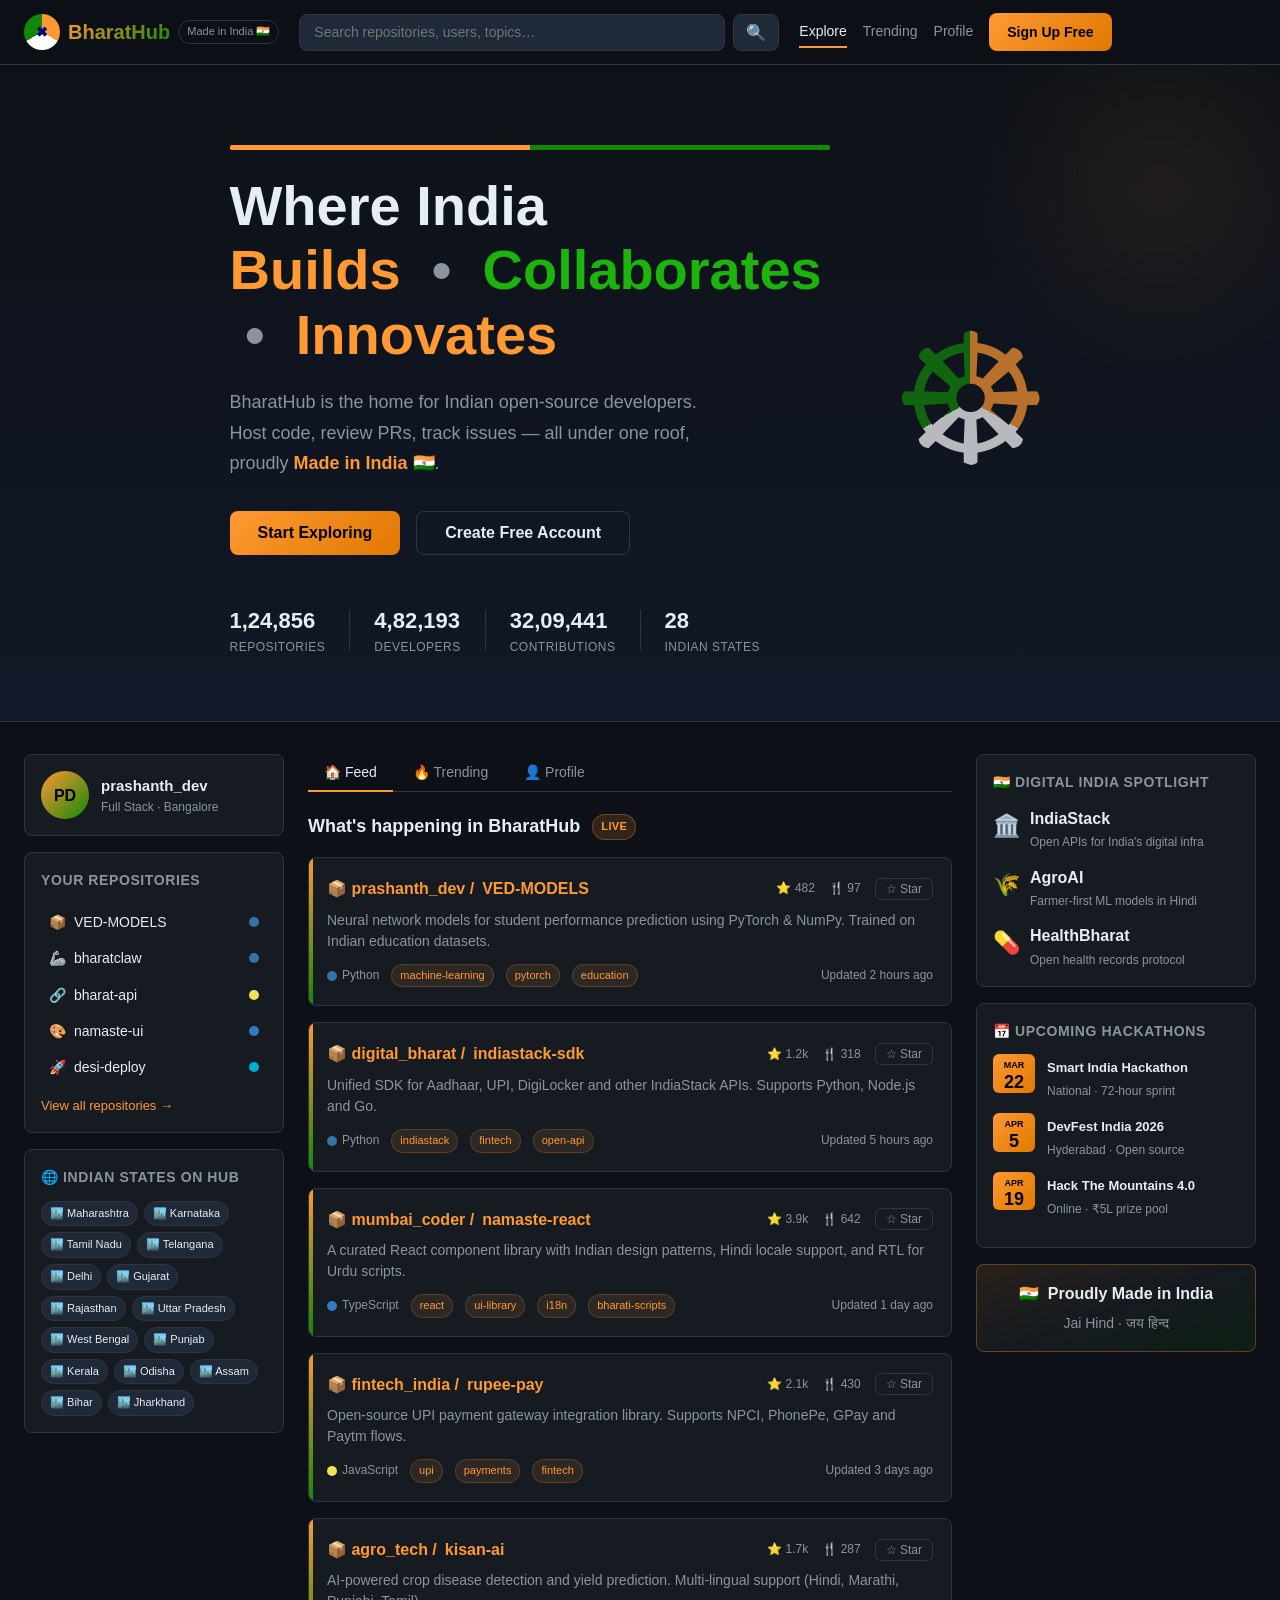
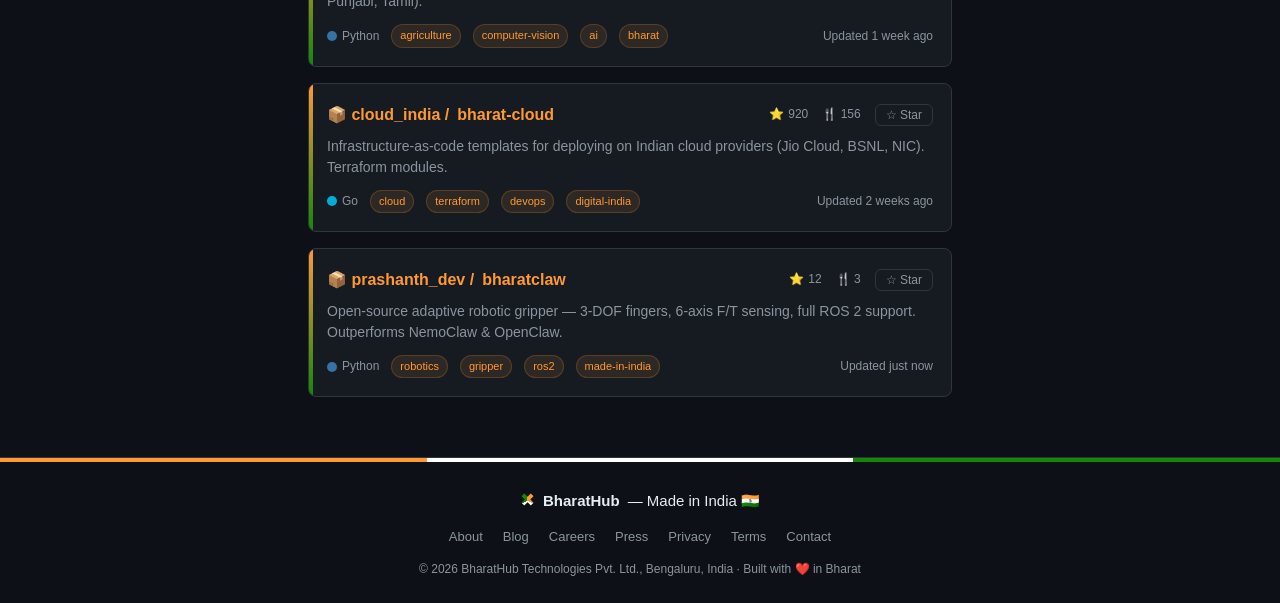
==== commit 90cb6f34: "Add BharatClaw robotic gripper project: CLAW-ROADMAP.md, platform entries in app.js and index.html C" ====
--- a/index.html
+++ b/index.html
@@ -81,6 +81,7 @@
         <h3 class="card-title">Your Repositories</h3>
         <ul class="repo-list-mini" id="myRepoList">
           <li onclick="openRepo('VED-MODELS')"><span class="repo-icon">📦</span> VED-MODELS <span class="lang-dot python"></span></li>
+          <li onclick="openRepo('bharatclaw')"><span class="repo-icon">🦾</span> bharatclaw <span class="lang-dot python"></span></li>
           <li onclick="openRepo('bharat-api')"><span class="repo-icon">🔗</span> bharat-api <span class="lang-dot js"></span></li>
           <li onclick="openRepo('namaste-ui')"><span class="repo-icon">🎨</span> namaste-ui <span class="lang-dot ts"></span></li>
           <li onclick="openRepo('desi-deploy')"><span class="repo-icon">🚀</span> desi-deploy <span class="lang-dot go"></span></li>
@@ -98,11 +99,6 @@
       <div class="tab-bar">
         <button class="tab active" id="tab-explore" onclick="showTab('explore', this)">🏠 Feed</button>
         <button class="tab" id="tab-trending" onclick="showTab('trending', this)">🔥 Trending</button>
-        <button class="tab" id="tab-popular" onclick="showTab('popular', this)">⭐ Popular</button>
-        <button class="tab" id="tab-startups" onclick="showTab('startups', this)">🚀 Startups</button>
-        <button class="tab" id="tab-bharatai" onclick="showTab('bharatai', this)">🤖 BharatAI</button>
-        <button class="tab" id="tab-research" onclick="showTab('research', this)">🔬 Research</button>
-        <button class="tab" id="tab-nemoclaw" onclick="showTab('nemoclaw', this)">🕷️ NemoClaw</button>
         <button class="tab" id="tab-profile" onclick="showTab('profile', this)">👤 Profile</button>
       </div>
 
@@ -138,264 +134,6 @@
         <div id="trendingCards"></div>
       </div>
 
-      <!-- ── POPULAR OPEN SOURCE ── -->
-      <div id="pane-popular" class="tab-pane hidden">
-        <div class="section-header">
-          <h2>⭐ Most Popular Open-Source Projects</h2>
-        </div>
-        <div class="filter-row popular-filter-row">
-          <label class="filter-label">Sort by:</label>
-          <button class="sort-btn active" id="sortByStars" onclick="setPopularSort('stars')">⭐ Stars</button>
-          <button class="sort-btn" id="sortByForks" onclick="setPopularSort('forks')">🍴 Forks</button>
-          <select id="popularLangFilter" onchange="renderPopular()">
-            <option value="">All Languages</option>
-            <option value="Python">Python</option>
-            <option value="JavaScript">JavaScript</option>
-            <option value="TypeScript">TypeScript</option>
-            <option value="Go">Go</option>
-            <option value="Rust">Rust</option>
-            <option value="C">C</option>
-            <option value="C++">C++</option>
-            <option value="Java">Java</option>
-            <option value="Shell">Shell</option>
-          </select>
-        </div>
-        <div id="popularCards"></div>
-      </div>
-
-      <!-- ── STARTUP BUILDER ── -->
-      <div id="pane-startups" class="tab-pane hidden">
-        <div class="section-header">
-          <h2>🚀 Build Your Tech Startup</h2>
-          <span class="badge badge-green">OSS Stack</span>
-        </div>
-        <p class="startup-intro">
-          A curated collection of battle-tested open-source tools used by the world's fastest-growing startups.
-          Filter by the layer of your stack you're building.
-        </p>
-        <div class="startup-cat-bar" id="startupCatBar"></div>
-        <div id="startupCards"></div>
-      </div>
-
-      <!-- ── BHARATAI AGENT BUILDER ── -->
-      <div id="pane-bharatai" class="tab-pane hidden">
-
-        <!-- Hero -->
-        <div class="ai-hero">
-          <div class="ai-hero-text">
-            <h2>🤖 Build India's AI Agent</h2>
-            <p>Like Perplexity · Claude · NeMo — but built in Bharat 🇮🇳</p>
-          </div>
-          <div class="ai-hero-badges">
-            <span class="badge badge-saffron">RAG</span>
-            <span class="badge badge-blue">Multi-lingual</span>
-            <span class="badge badge-green">Open Source</span>
-          </div>
-        </div>
-
-        <!-- Live Chat Demo -->
-        <div class="ai-chat-section">
-          <div class="ai-chat-label">
-            <span class="ai-chat-dot"></span>
-            Try BharatAI — Ask anything about Indian tech, startups or code
-          </div>
-          <div class="ai-chat-window" id="aiChatWindow">
-            <div class="ai-msg ai-msg-bot">
-              <div class="ai-avatar">🇮🇳</div>
-              <div class="ai-bubble">
-                Namaste! 🙏 I'm <strong>BharatAI</strong> — India's open-source AI agent.<br>
-                Ask me about building AI agents, Indian tech stacks, startups, or anything you want to ship. <em>Every tool acts as one developer for you.</em>
-              </div>
-            </div>
-          </div>
-          <div class="ai-chat-input-row">
-            <input class="ai-chat-input" id="aiChatInput" type="text"
-              placeholder="Ask BharatAI… e.g. 'How do I build a Perplexity clone in India?'"
-              onkeydown="if(event.key==='Enter') sendBharatAI()" />
-            <button class="ai-send-btn" onclick="sendBharatAI()">Send ⚡</button>
-          </div>
-          <div class="ai-suggestions" id="aiSuggestions">
-            <button class="ai-suggest-chip" onclick="askSuggestion(this)">How to build a Perplexity clone?</button>
-            <button class="ai-suggest-chip" onclick="askSuggestion(this)">Best Indian LLM models?</button>
-            <button class="ai-suggest-chip" onclick="askSuggestion(this)">What is RAG and how does it work?</button>
-            <button class="ai-suggest-chip" onclick="askSuggestion(this)">IndiaGPT — where to start?</button>
-            <button class="ai-suggest-chip" onclick="askSuggestion(this)">How to add Hindi language support?</button>
-          </div>
-        </div>
-
-        <!-- Architecture -->
-        <div class="section-header" style="margin-top:28px">
-          <h3>🏗️ Indian AI Agent Architecture</h3>
-          <span class="badge badge-blue">Blueprint</span>
-        </div>
-        <div class="ai-arch-flow" id="aiArchFlow"></div>
-
-        <!-- OSS Stack -->
-        <div class="section-header" style="margin-top:28px">
-          <h3>🧰 Open-Source Stack to Build Your Agent</h3>
-          <span class="badge badge-green">Curated</span>
-        </div>
-        <div class="startup-cat-bar" id="agentCatBar"></div>
-        <div id="agentCards"></div>
-
-      </div>
-
-      <!-- ── MARKET RESEARCH AGENT ── -->
-      <div id="pane-research" class="tab-pane hidden">
-
-        <!-- Hero -->
-        <div class="res-hero">
-          <div class="res-hero-left">
-            <h2>🔬 Market Research Agent</h2>
-            <p>6 specialised AI agents auto-research the market so you can build your tech startup with conviction</p>
-          </div>
-          <div class="res-hero-badges">
-            <span class="badge badge-saffron">6 Agents</span>
-            <span class="badge badge-blue">Auto-Research</span>
-            <span class="badge badge-green">India-First</span>
-          </div>
-        </div>
-
-        <!-- Input Form -->
-        <div class="res-input-card" id="resInputCard">
-          <div class="res-input-label">💡 What tech startup do you want to build?</div>
-          <textarea id="resIdeaInput" class="res-idea-input" rows="2"
-            placeholder="e.g. 'AI-powered tutoring app for Tier-2 India students' or 'BNPL for MSMEs' or 'B2B SaaS for jewellers'"></textarea>
-          <div class="res-form-row">
-            <div class="res-form-group">
-              <label class="res-label">Sector</label>
-              <select id="resSector" class="res-select">
-                <option value="auto">🤖 Auto-detect from idea</option>
-                <option value="edtech">📚 EdTech</option>
-                <option value="fintech">💳 FinTech</option>
-                <option value="agritech">🌾 AgriTech</option>
-                <option value="healthtech">🏥 HealthTech</option>
-                <option value="aiml">🤖 AI / ML SaaS</option>
-                <option value="ecommerce">🛒 E-Commerce / D2C</option>
-                <option value="logitech">🚛 LogiTech</option>
-                <option value="saas">💼 B2B SaaS</option>
-              </select>
-            </div>
-            <div class="res-form-group">
-              <label class="res-label">Market Focus</label>
-              <select id="resMarket" class="res-select">
-                <option value="india">🇮🇳 India-First</option>
-                <option value="global">🌍 Global</option>
-                <option value="both">🌐 India + Global</option>
-              </select>
-            </div>
-          </div>
-          <button class="res-run-btn" id="resRunBtn" onclick="runMarketResearch()">
-            🚀 Run Market Research
-          </button>
-          <div class="res-quick-ideas">
-            <span class="res-quick-label">Quick ideas:</span>
-            <button class="res-quick-chip" onclick="prefillResearch(this)">AI tutoring app for India</button>
-            <button class="res-quick-chip" onclick="prefillResearch(this)">MSME lending FinTech</button>
-            <button class="res-quick-chip" onclick="prefillResearch(this)">AgriTech for small farmers</button>
-            <button class="res-quick-chip" onclick="prefillResearch(this)">Mental health app</button>
-            <button class="res-quick-chip" onclick="prefillResearch(this)">LLM SaaS for BFSI</button>
-          </div>
-        </div>
-
-        <!-- Agent Progress Panel -->
-        <div class="res-progress" id="resProgress" style="display:none">
-          <div class="res-progress-title">🤖 Agents researching your market…</div>
-          <div id="resAgentList" class="res-agent-list"></div>
-        </div>
-
-        <!-- Report Output -->
-        <div id="resReport"></div>
-
-      </div>
-
-      <!-- ── NEMOCLAW ── -->
-      <div id="pane-nemoclaw" class="tab-pane hidden">
-
-        <!-- Hero -->
-        <div class="nc-hero">
-          <div class="nc-hero-left">
-            <div class="nc-logo-row">
-              <span class="nc-logo-icon">🕷️</span>
-              <span class="nc-logo-text">NemoClaw</span>
-              <span class="nc-logo-version">v1.0</span>
-            </div>
-            <p class="nc-hero-sub">Deep-web crawling intelligence agent — scans 30+ sources across news, funding, GitHub, policy &amp; academic databases to build your startup brief in real-time.</p>
-          </div>
-          <div class="nc-hero-badges">
-            <span class="badge badge-saffron">30+ Sources</span>
-            <span class="badge badge-blue">Live Crawl</span>
-            <span class="badge badge-green">AI Synthesis</span>
-          </div>
-        </div>
-
-        <!-- Input Card -->
-        <div class="nc-input-card" id="ncInputCard">
-          <div class="nc-input-label">🔎 What startup do you want deep intelligence on?</div>
-          <div class="nc-input-row">
-            <input id="ncIdeaInput" class="nc-idea-input" type="text"
-              placeholder="e.g. 'EdTech for rural India' · 'AI credit scoring FinTech' · 'B2B SaaS for hospitals'" />
-            <button class="nc-run-btn" id="ncRunBtn" onclick="startCrawl()">🕷️ Crawl</button>
-          </div>
-          <div class="nc-options-row">
-            <div class="nc-opt-group">
-              <label class="nc-opt-label">Crawl Depth</label>
-              <select id="ncDepth" class="nc-select">
-                <option value="quick">⚡ Quick (10 sources, ~5s)</option>
-                <option value="standard" selected>🔍 Standard (20 sources, ~12s)</option>
-                <option value="deep">🌊 Deep (30+ sources, ~22s)</option>
-              </select>
-            </div>
-            <div class="nc-opt-group">
-              <label class="nc-opt-label">Focus</label>
-              <select id="ncFocus" class="nc-select">
-                <option value="all">🌐 All signals</option>
-                <option value="funding">💰 Funding &amp; Investors</option>
-                <option value="tech">🛠️ Tech &amp; GitHub</option>
-                <option value="news">📰 News &amp; Trends</option>
-                <option value="policy">🏛️ Policy &amp; Regulation</option>
-              </select>
-            </div>
-          </div>
-          <div class="nc-quick-chips">
-            <span class="nc-chip-label">Try:</span>
-            <button class="nc-chip" onclick="prefillCrawl(this)">EdTech India</button>
-            <button class="nc-chip" onclick="prefillCrawl(this)">FinTech MSME lending</button>
-            <button class="nc-chip" onclick="prefillCrawl(this)">AI SaaS for healthcare</button>
-            <button class="nc-chip" onclick="prefillCrawl(this)">AgriTech crop advisory</button>
-            <button class="nc-chip" onclick="prefillCrawl(this)">D2C fashion brand</button>
-          </div>
-        </div>
-
-        <!-- Live Crawl Terminal -->
-        <div class="nc-terminal" id="ncTerminal" style="display:none">
-          <div class="nc-terminal-bar">
-            <span class="nc-tb-dot red"></span>
-            <span class="nc-tb-dot yellow"></span>
-            <span class="nc-tb-dot green"></span>
-            <span class="nc-tb-title">nemoclaw_agent — live crawl log</span>
-            <span class="nc-tb-stats" id="ncStats">0 URLs · 0 signals</span>
-          </div>
-          <div class="nc-terminal-body" id="ncLog"></div>
-        </div>
-
-        <!-- Source Grid -->
-        <div class="nc-source-section" id="ncSourceSection" style="display:none">
-          <div class="nc-section-hdr">📡 Sources Being Crawled</div>
-          <div class="nc-source-grid" id="ncSourceGrid"></div>
-        </div>
-
-        <!-- Extracted Signals -->
-        <div class="nc-signals-section" id="ncSignalsSection" style="display:none">
-          <div class="nc-section-hdr">⚡ Extracted Signals <span class="nc-signal-count" id="ncSignalCount">0</span></div>
-          <div class="nc-signals-feed" id="ncSignalsFeed"></div>
-        </div>
-
-        <!-- Intelligence Brief -->
-        <div id="ncBrief"></div>
-
-      </div>
-
       <!-- ── PROFILE ── -->
       <div id="pane-profile" class="tab-pane hidden">
         <div class="profile-header">
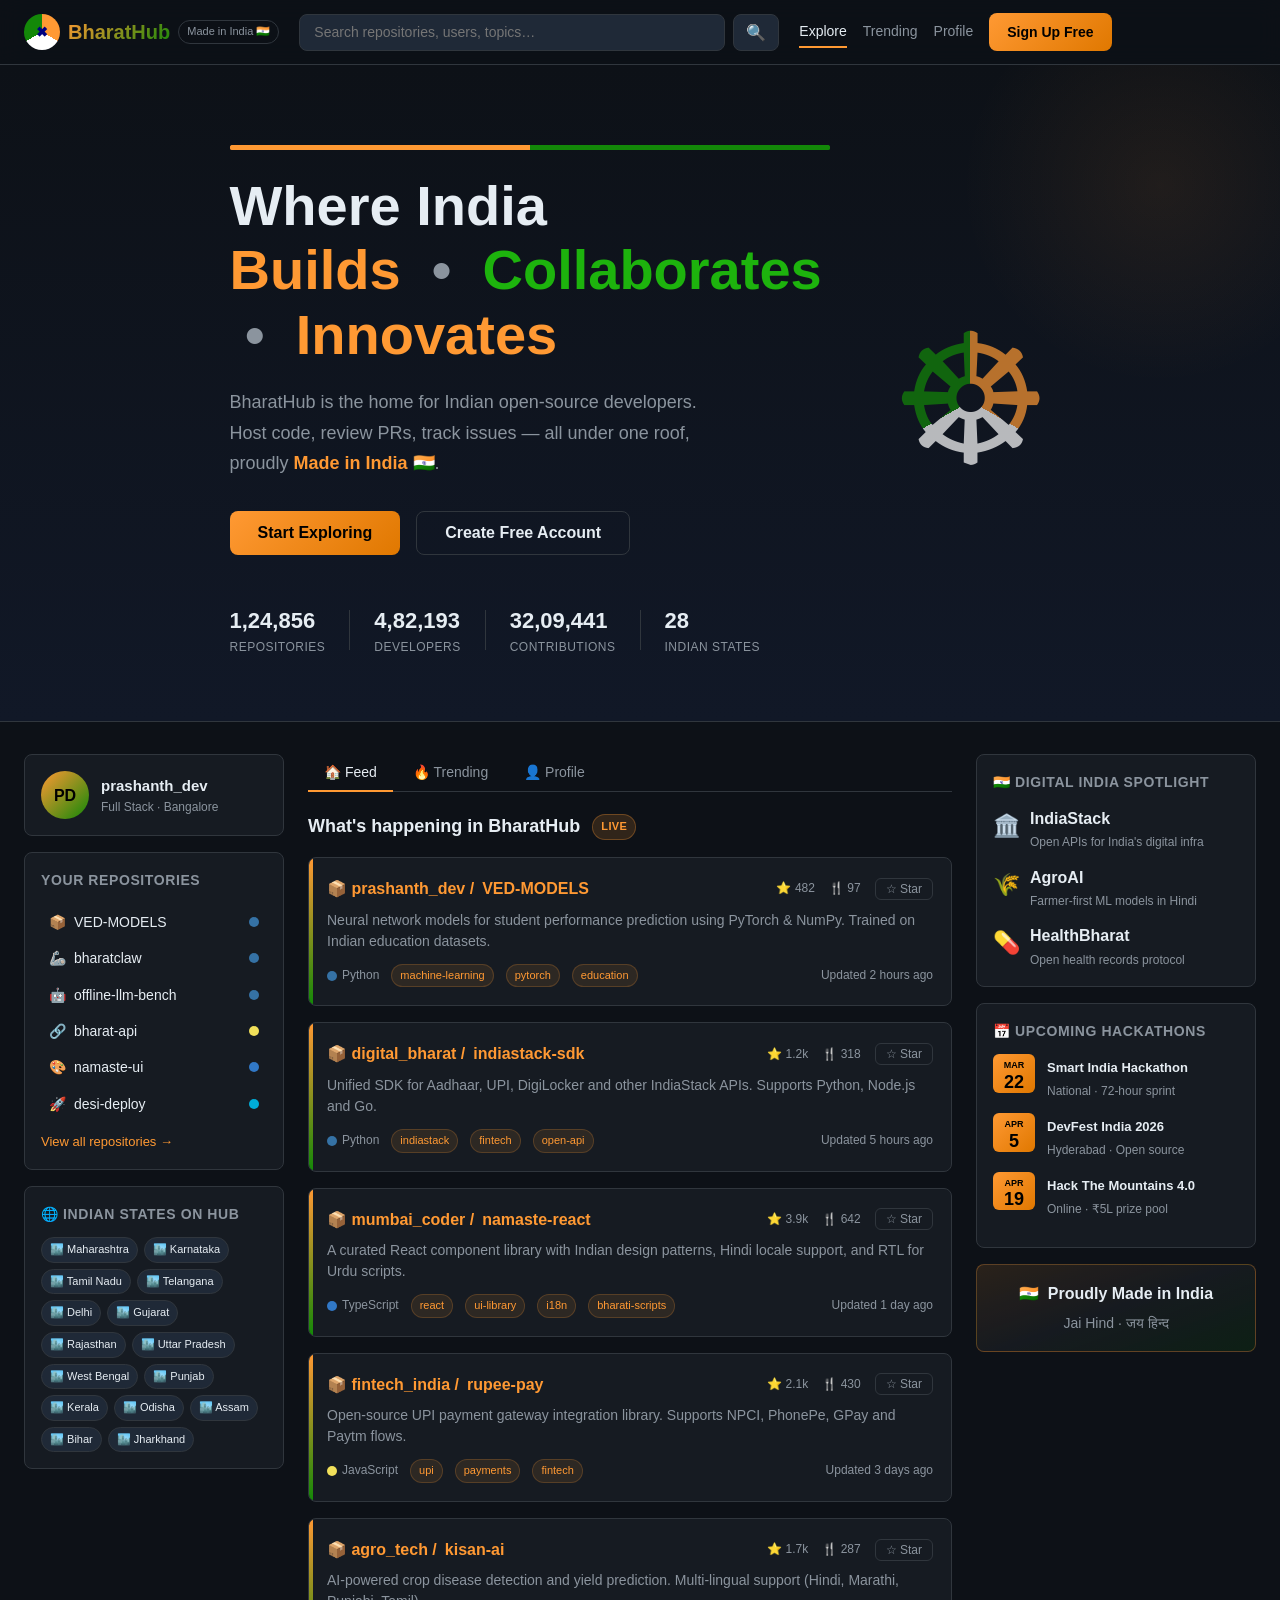
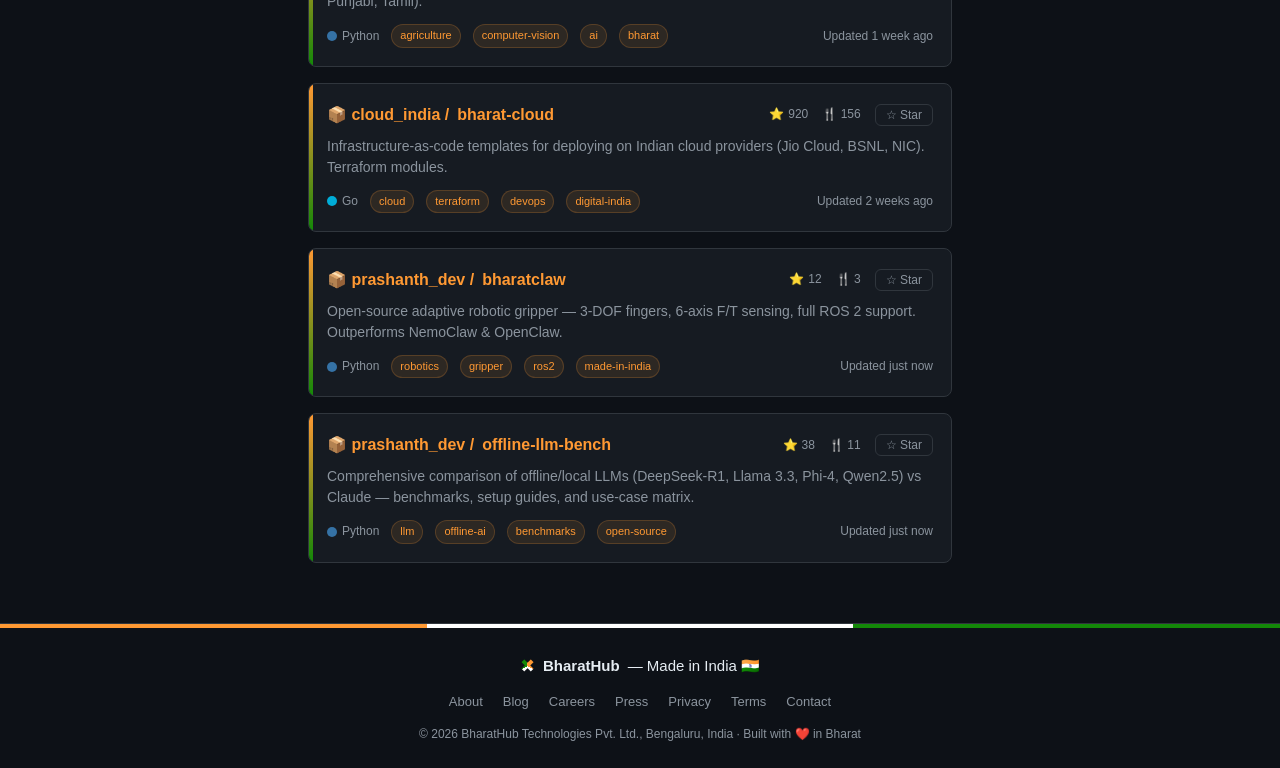
==== commit 3a389ce1: "Add OFFLINE-MODELS-GUIDE.md and offline-llm-bench platform entries Co-authored-by: prashanth-s-svg <" ====
--- a/index.html
+++ b/index.html
@@ -82,6 +82,7 @@
         <ul class="repo-list-mini" id="myRepoList">
           <li onclick="openRepo('VED-MODELS')"><span class="repo-icon">📦</span> VED-MODELS <span class="lang-dot python"></span></li>
           <li onclick="openRepo('bharatclaw')"><span class="repo-icon">🦾</span> bharatclaw <span class="lang-dot python"></span></li>
+          <li onclick="openRepo('offline-llm-bench')"><span class="repo-icon">🤖</span> offline-llm-bench <span class="lang-dot python"></span></li>
           <li onclick="openRepo('bharat-api')"><span class="repo-icon">🔗</span> bharat-api <span class="lang-dot js"></span></li>
           <li onclick="openRepo('namaste-ui')"><span class="repo-icon">🎨</span> namaste-ui <span class="lang-dot ts"></span></li>
           <li onclick="openRepo('desi-deploy')"><span class="repo-icon">🚀</span> desi-deploy <span class="lang-dot go"></span></li>
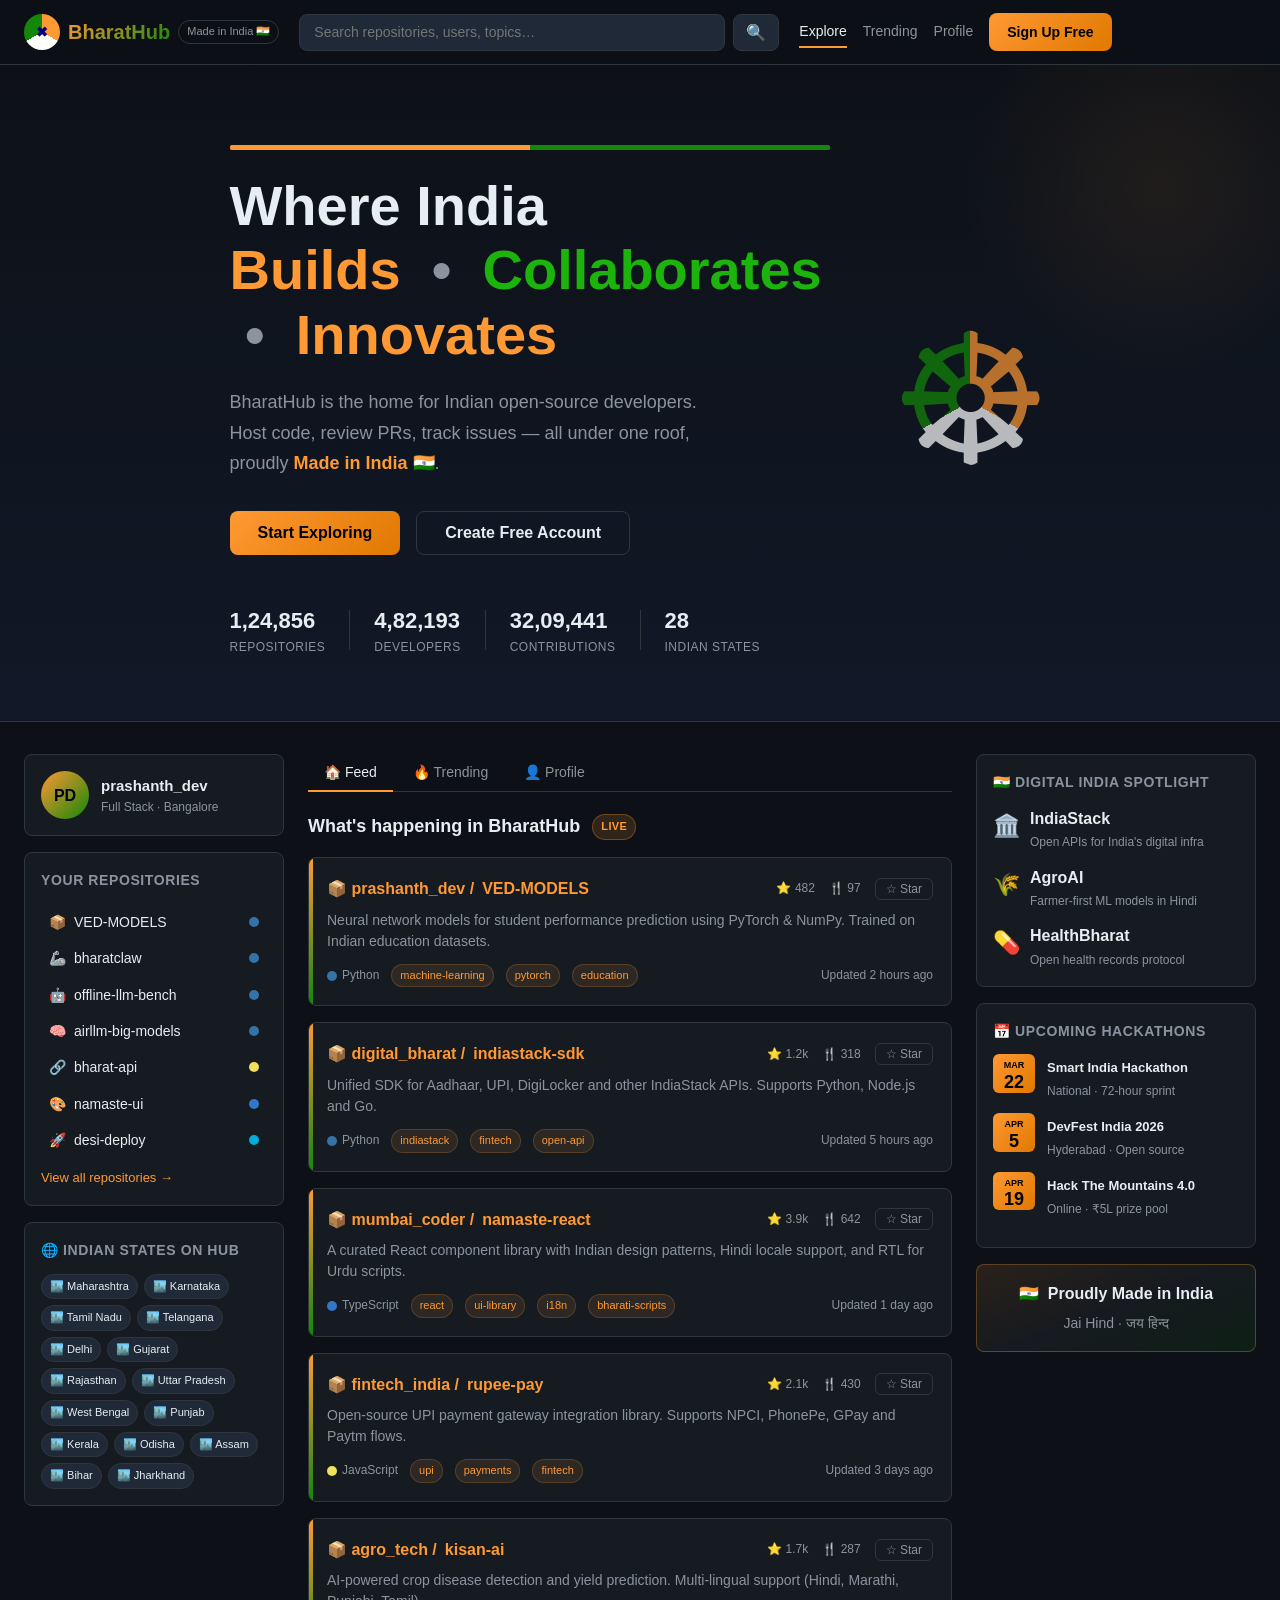
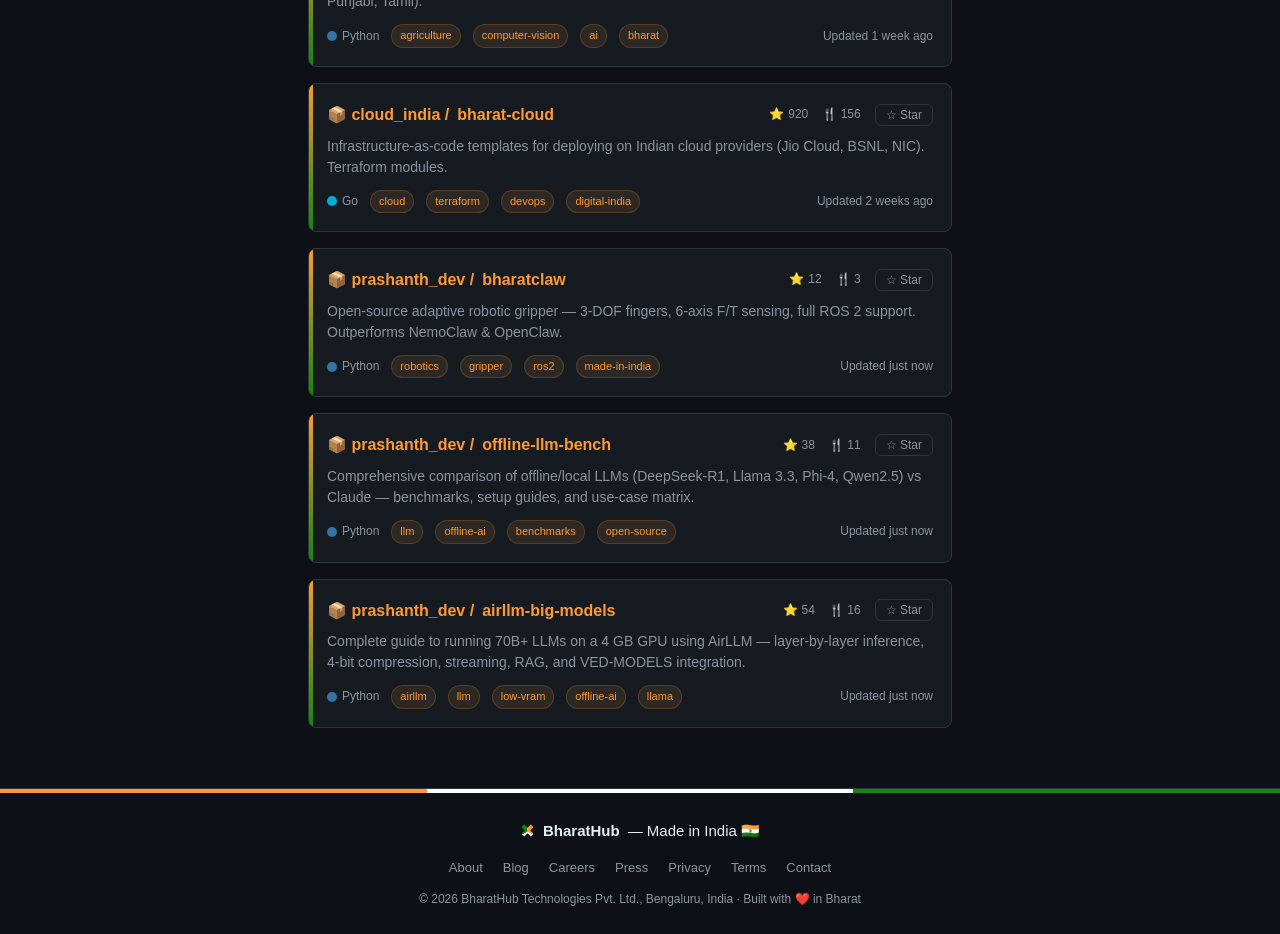
==== commit 3b4e171e: "Add AIRLLM-GUIDE.md and airllm-big-models platform entries Co-authored-by: prashanth-s-svg <21551447" ====
--- a/index.html
+++ b/index.html
@@ -83,6 +83,7 @@
           <li onclick="openRepo('VED-MODELS')"><span class="repo-icon">📦</span> VED-MODELS <span class="lang-dot python"></span></li>
           <li onclick="openRepo('bharatclaw')"><span class="repo-icon">🦾</span> bharatclaw <span class="lang-dot python"></span></li>
           <li onclick="openRepo('offline-llm-bench')"><span class="repo-icon">🤖</span> offline-llm-bench <span class="lang-dot python"></span></li>
+          <li onclick="openRepo('airllm-big-models')"><span class="repo-icon">🧠</span> airllm-big-models <span class="lang-dot python"></span></li>
           <li onclick="openRepo('bharat-api')"><span class="repo-icon">🔗</span> bharat-api <span class="lang-dot js"></span></li>
           <li onclick="openRepo('namaste-ui')"><span class="repo-icon">🎨</span> namaste-ui <span class="lang-dot ts"></span></li>
           <li onclick="openRepo('desi-deploy')"><span class="repo-icon">🚀</span> desi-deploy <span class="lang-dot go"></span></li>
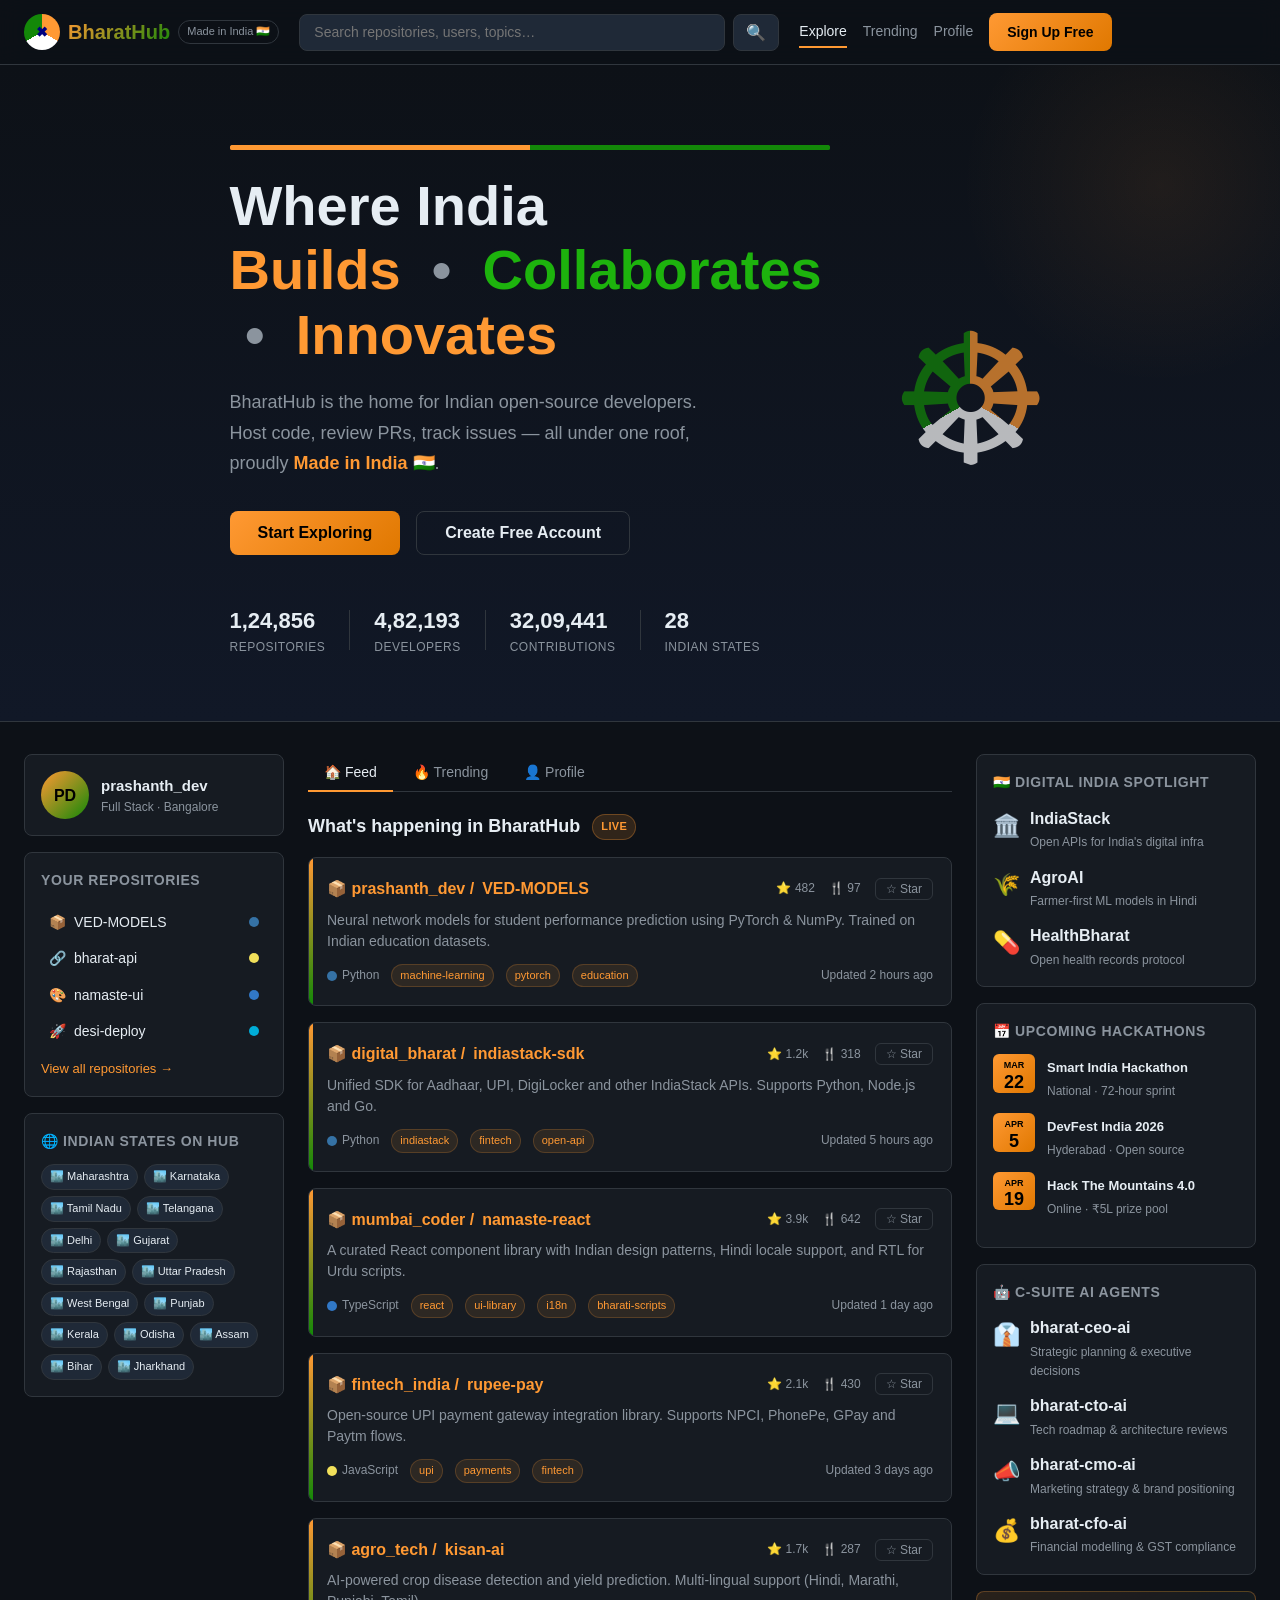
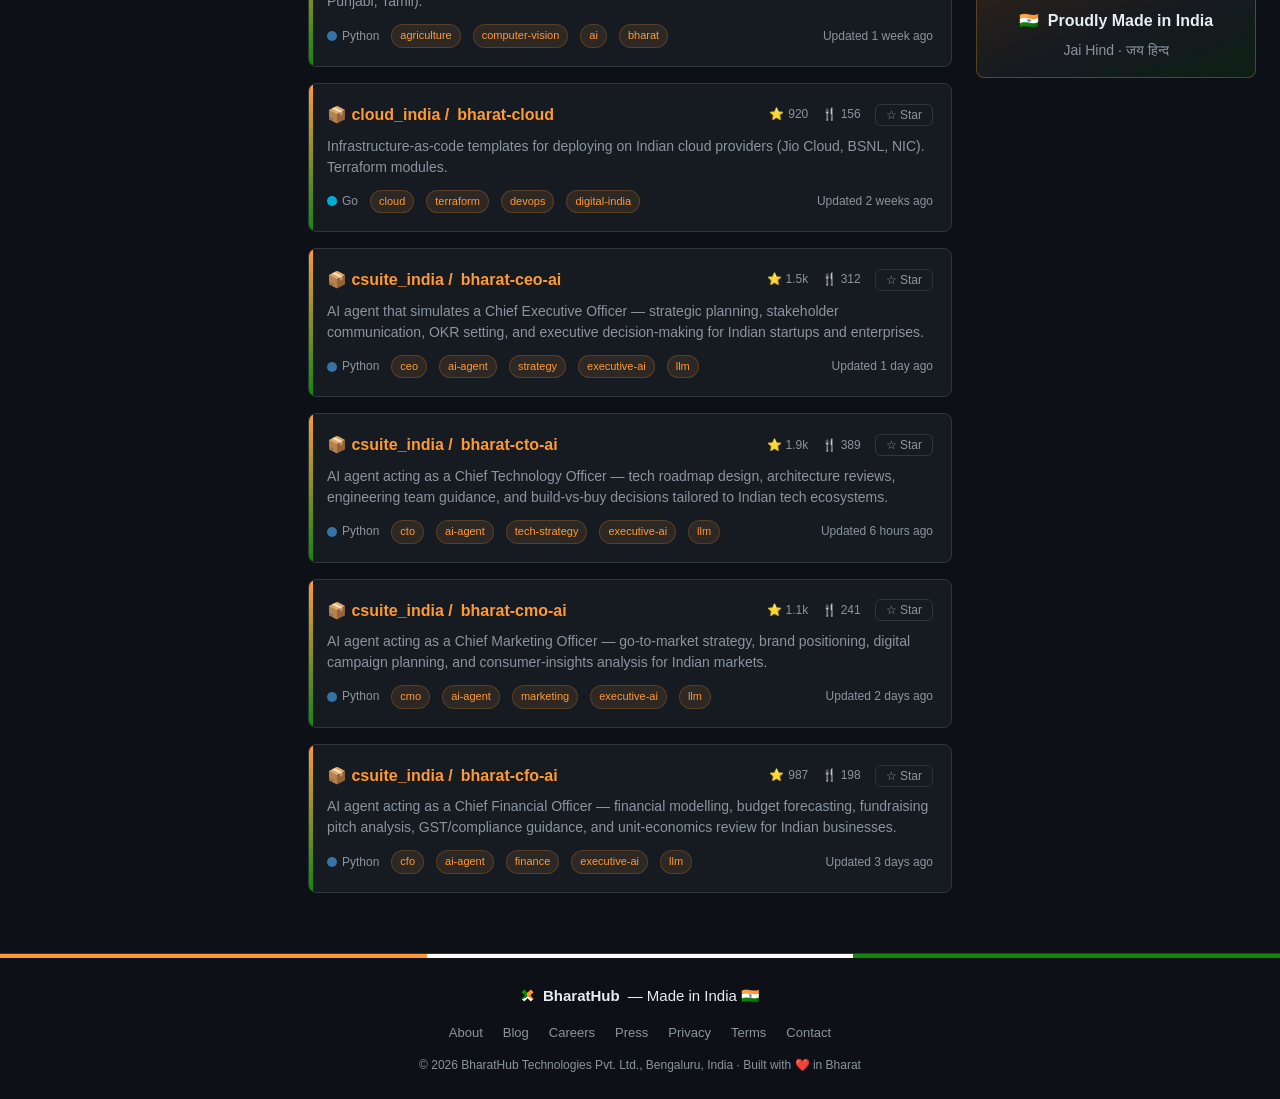
==== commit 70c72632: "feat: add CEO, CTO, CMO, CFO executive-AI repositories to BharatHub Agent-Logs-Url: https://github.c" ====
--- a/index.html
+++ b/index.html
@@ -81,9 +81,6 @@
         <h3 class="card-title">Your Repositories</h3>
         <ul class="repo-list-mini" id="myRepoList">
           <li onclick="openRepo('VED-MODELS')"><span class="repo-icon">📦</span> VED-MODELS <span class="lang-dot python"></span></li>
-          <li onclick="openRepo('bharatclaw')"><span class="repo-icon">🦾</span> bharatclaw <span class="lang-dot python"></span></li>
-          <li onclick="openRepo('offline-llm-bench')"><span class="repo-icon">🤖</span> offline-llm-bench <span class="lang-dot python"></span></li>
-          <li onclick="openRepo('airllm-big-models')"><span class="repo-icon">🧠</span> airllm-big-models <span class="lang-dot python"></span></li>
           <li onclick="openRepo('bharat-api')"><span class="repo-icon">🔗</span> bharat-api <span class="lang-dot js"></span></li>
           <li onclick="openRepo('namaste-ui')"><span class="repo-icon">🎨</span> namaste-ui <span class="lang-dot ts"></span></li>
           <li onclick="openRepo('desi-deploy')"><span class="repo-icon">🚀</span> desi-deploy <span class="lang-dot go"></span></li>
@@ -194,6 +191,25 @@
           <div><strong>Hack The Mountains 4.0</strong><p>Online · ₹5L prize pool</p></div>
         </div>
       </div>
+      <div class="card">
+        <h3 class="card-title">🤖 C-Suite AI Agents</h3>
+        <div class="spotlight-item" onclick="openRepo('bharat-ceo-ai')" style="cursor:pointer">
+          <span class="spotlight-icon">👔</span>
+          <div><strong>bharat-ceo-ai</strong><p>Strategic planning &amp; executive decisions</p></div>
+        </div>
+        <div class="spotlight-item" onclick="openRepo('bharat-cto-ai')" style="cursor:pointer">
+          <span class="spotlight-icon">💻</span>
+          <div><strong>bharat-cto-ai</strong><p>Tech roadmap &amp; architecture reviews</p></div>
+        </div>
+        <div class="spotlight-item" onclick="openRepo('bharat-cmo-ai')" style="cursor:pointer">
+          <span class="spotlight-icon">📣</span>
+          <div><strong>bharat-cmo-ai</strong><p>Marketing strategy &amp; brand positioning</p></div>
+        </div>
+        <div class="spotlight-item" onclick="openRepo('bharat-cfo-ai')" style="cursor:pointer">
+          <span class="spotlight-icon">💰</span>
+          <div><strong>bharat-cfo-ai</strong><p>Financial modelling &amp; GST compliance</p></div>
+        </div>
+      </div>
       <div class="card card-tricolor">
         <p class="made-india-text">🇮🇳 &nbsp;Proudly Made in India</p>
         <p class="made-india-sub">Jai Hind · जय हिन्द</p>
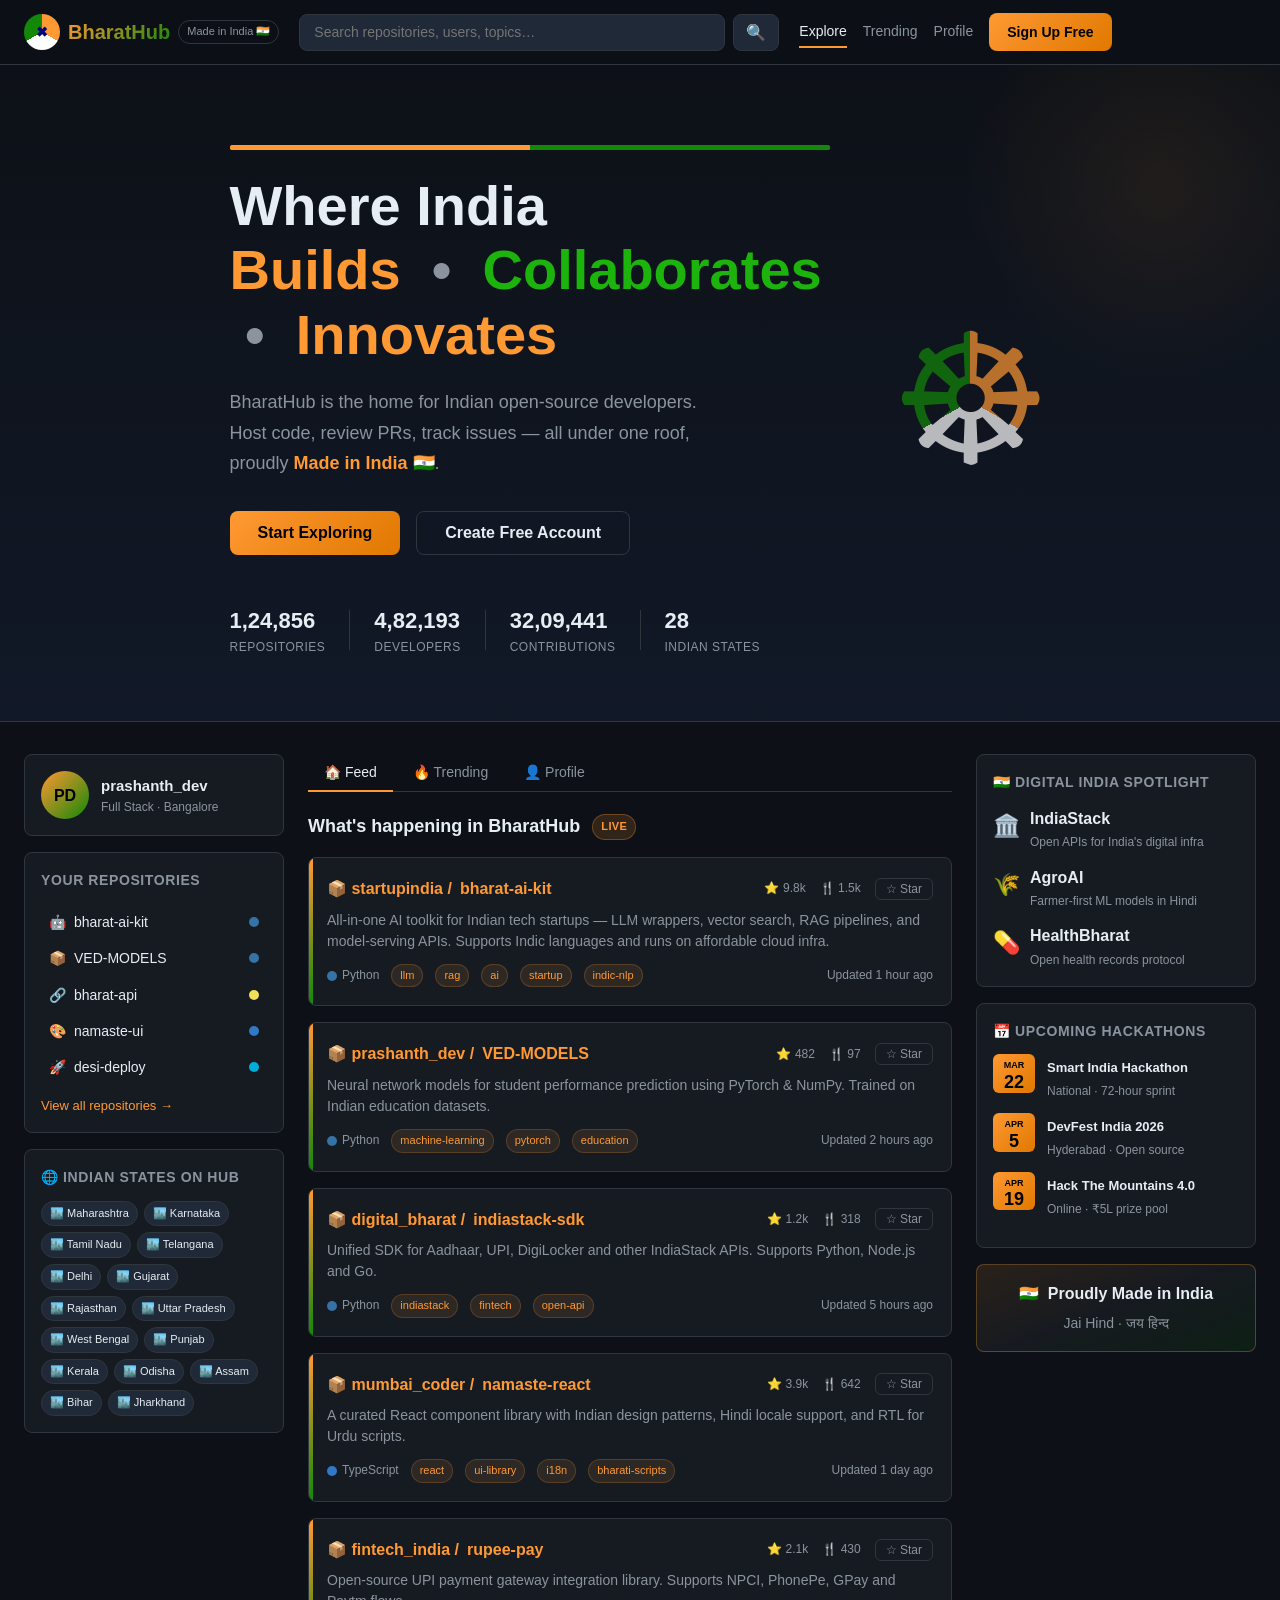
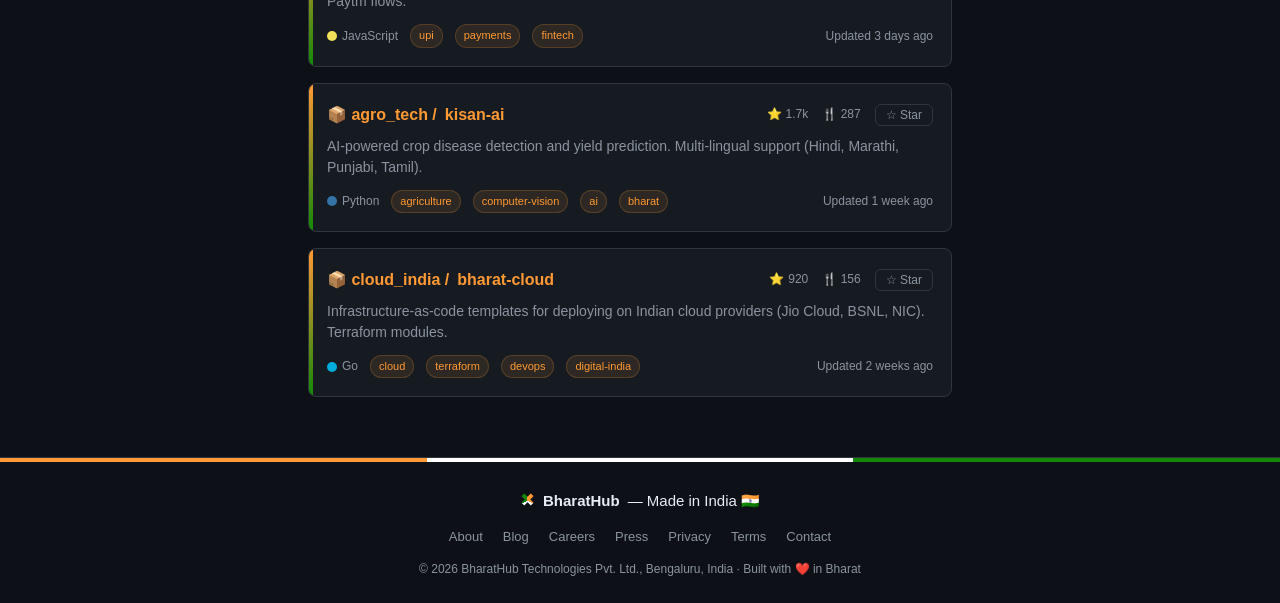
==== commit 747632d5: "Add high-starred bharat-ai-kit AI/startup repo to explore feed, trending, and sidebar Agent-Logs-Url" ====
--- a/index.html
+++ b/index.html
@@ -80,6 +80,7 @@
       <div class="card">
         <h3 class="card-title">Your Repositories</h3>
         <ul class="repo-list-mini" id="myRepoList">
+          <li onclick="openRepo('bharat-ai-kit')"><span class="repo-icon">🤖</span> bharat-ai-kit <span class="lang-dot python"></span></li>
           <li onclick="openRepo('VED-MODELS')"><span class="repo-icon">📦</span> VED-MODELS <span class="lang-dot python"></span></li>
           <li onclick="openRepo('bharat-api')"><span class="repo-icon">🔗</span> bharat-api <span class="lang-dot js"></span></li>
           <li onclick="openRepo('namaste-ui')"><span class="repo-icon">🎨</span> namaste-ui <span class="lang-dot ts"></span></li>
@@ -191,25 +192,6 @@
           <div><strong>Hack The Mountains 4.0</strong><p>Online · ₹5L prize pool</p></div>
         </div>
       </div>
-      <div class="card">
-        <h3 class="card-title">🤖 C-Suite AI Agents</h3>
-        <div class="spotlight-item" onclick="openRepo('bharat-ceo-ai')" style="cursor:pointer">
-          <span class="spotlight-icon">👔</span>
-          <div><strong>bharat-ceo-ai</strong><p>Strategic planning &amp; executive decisions</p></div>
-        </div>
-        <div class="spotlight-item" onclick="openRepo('bharat-cto-ai')" style="cursor:pointer">
-          <span class="spotlight-icon">💻</span>
-          <div><strong>bharat-cto-ai</strong><p>Tech roadmap &amp; architecture reviews</p></div>
-        </div>
-        <div class="spotlight-item" onclick="openRepo('bharat-cmo-ai')" style="cursor:pointer">
-          <span class="spotlight-icon">📣</span>
-          <div><strong>bharat-cmo-ai</strong><p>Marketing strategy &amp; brand positioning</p></div>
-        </div>
-        <div class="spotlight-item" onclick="openRepo('bharat-cfo-ai')" style="cursor:pointer">
-          <span class="spotlight-icon">💰</span>
-          <div><strong>bharat-cfo-ai</strong><p>Financial modelling &amp; GST compliance</p></div>
-        </div>
-      </div>
       <div class="card card-tricolor">
         <p class="made-india-text">🇮🇳 &nbsp;Proudly Made in India</p>
         <p class="made-india-sub">Jai Hind · जय हिन्द</p>
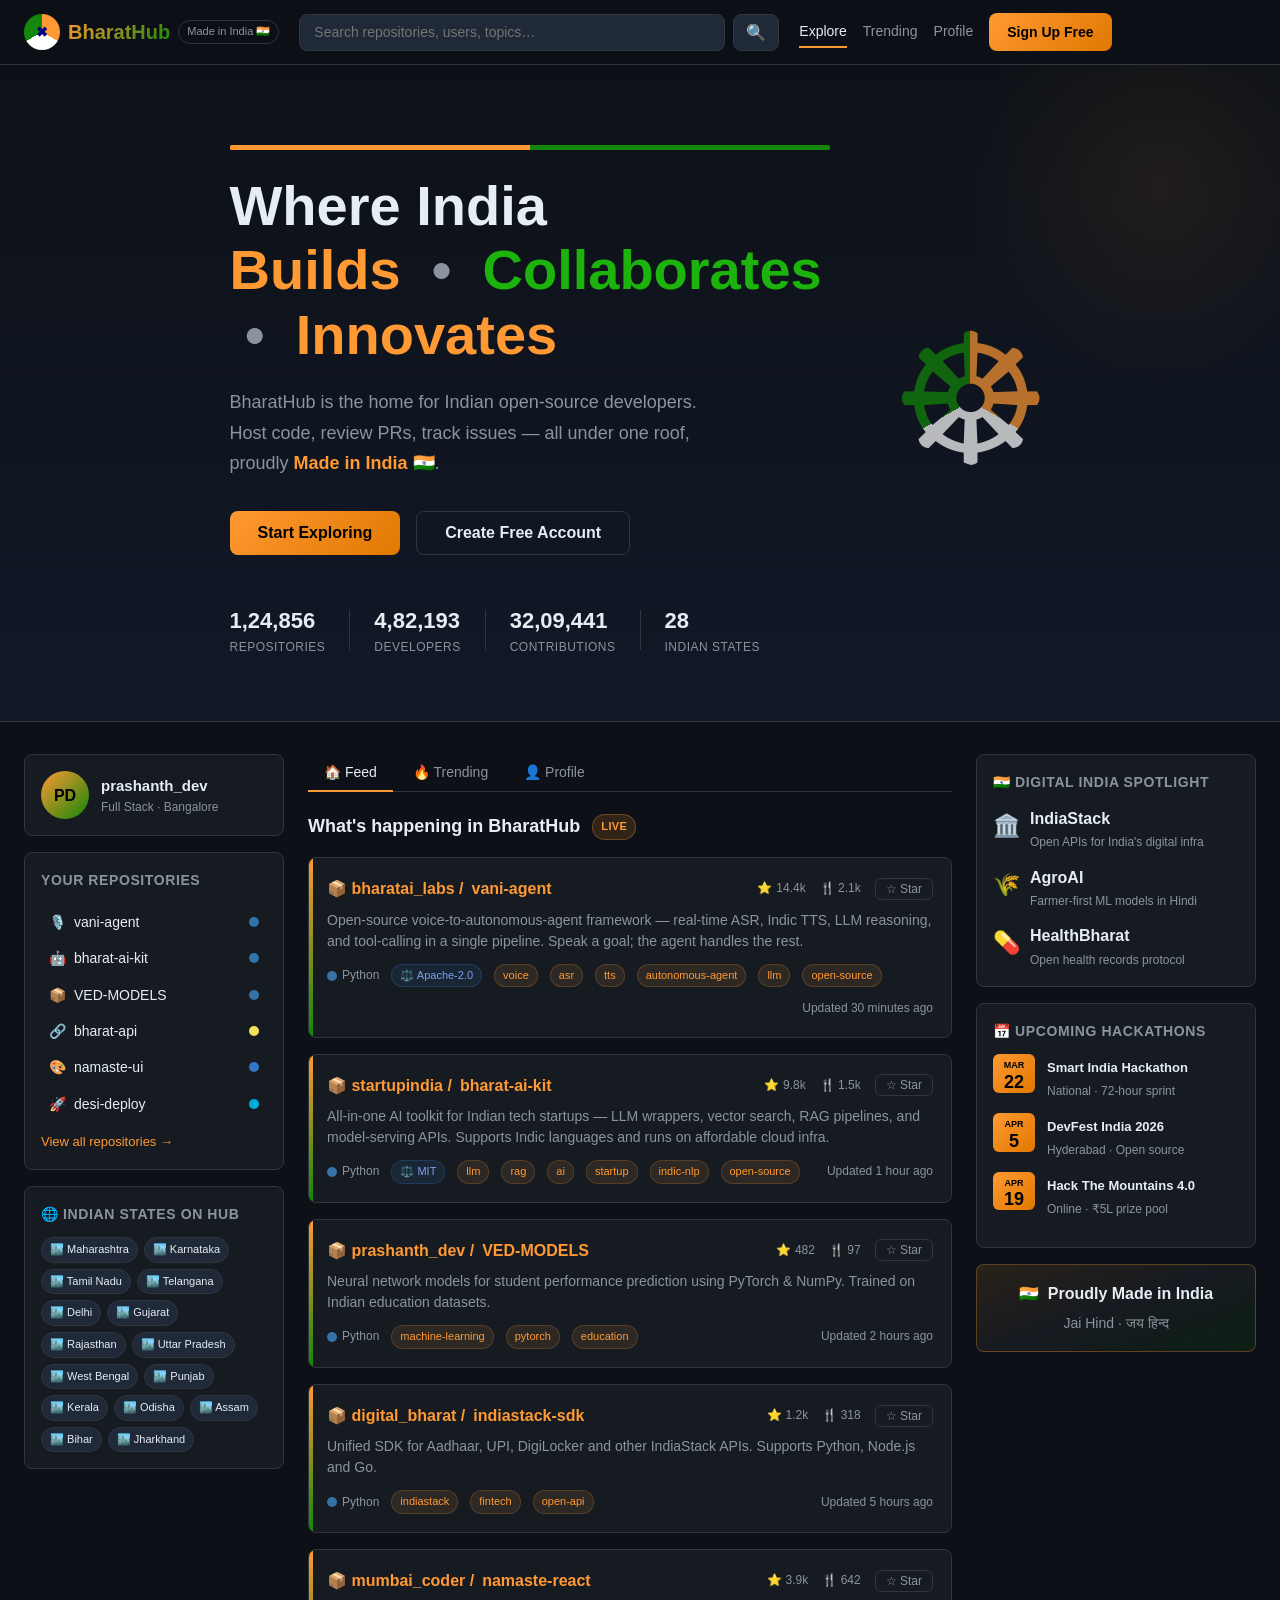
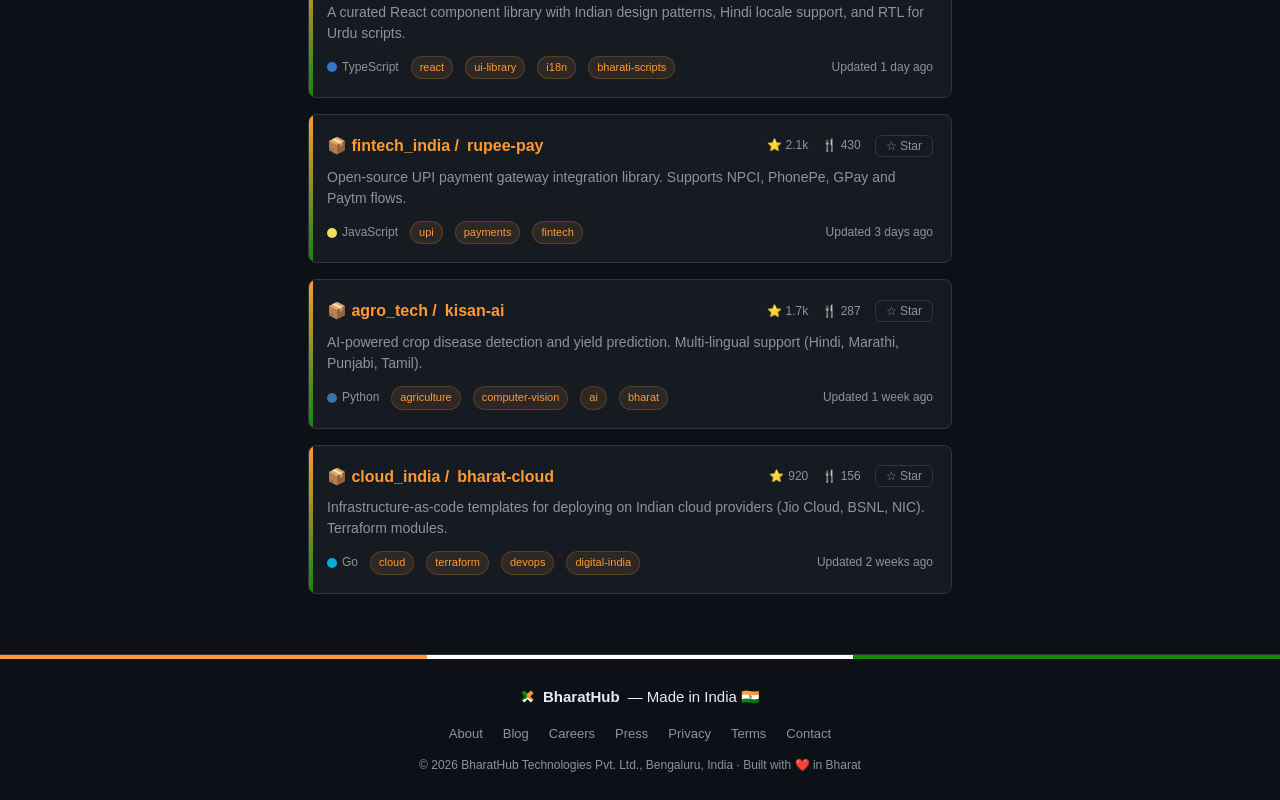
==== commit 4795a4ab: "Add open-source voice-to-autonomous-agent repo (vani-agent, Apache-2.0, 14.4k stars) Agent-Logs-Url:" ====
--- a/index.html
+++ b/index.html
@@ -80,6 +80,7 @@
       <div class="card">
         <h3 class="card-title">Your Repositories</h3>
         <ul class="repo-list-mini" id="myRepoList">
+          <li onclick="openRepo('vani-agent')"><span class="repo-icon">🎙️</span> vani-agent <span class="lang-dot python"></span></li>
           <li onclick="openRepo('bharat-ai-kit')"><span class="repo-icon">🤖</span> bharat-ai-kit <span class="lang-dot python"></span></li>
           <li onclick="openRepo('VED-MODELS')"><span class="repo-icon">📦</span> VED-MODELS <span class="lang-dot python"></span></li>
           <li onclick="openRepo('bharat-api')"><span class="repo-icon">🔗</span> bharat-api <span class="lang-dot js"></span></li>
--- a/styles.css
+++ b/styles.css
@@ -506,6 +506,14 @@
   font-size: 12px;
   color: var(--text-muted);
 }
+.license-badge {
+  font-size: 11px;
+  padding: 2px 8px;
+  border-radius: 20px;
+  background: rgba(49,120,198,0.12);
+  color: #7b9ef0;
+  border: 1px solid rgba(49,120,198,0.25);
+}
 
 /* ─── TRENDING CARD ─── */
 .trending-card {
@@ -725,844 +733,10 @@
 }
 .modal-files li:last-child { border-bottom: none; }
 
-/* ─── POPULAR OSS ─── */
-.popular-filter-row {
-  margin-bottom: 16px;
-  display: flex;
-  align-items: center;
-  gap: 8px;
-  flex-wrap: wrap;
-}
-.filter-label {
-  font-size: 13px;
-  color: var(--text-muted);
-  margin-right: 4px;
-}
-.sort-btn {
-  background: var(--surface2);
-  border: 1px solid var(--border);
-  border-radius: 6px;
-  color: var(--text-muted);
-  padding: 5px 12px;
-  font-size: 13px;
-  cursor: pointer;
-  transition: background 0.15s, border-color 0.15s, color 0.15s;
-}
-.sort-btn:hover  { border-color: var(--saffron); color: var(--saffron); }
-.sort-btn.active { background: rgba(255,153,51,0.15); border-color: var(--saffron); color: var(--saffron); font-weight: 600; }
-
-.popular-card {
-  background: var(--surface);
-  border: 1px solid var(--border);
-  border-radius: var(--radius);
-  padding: 16px 18px;
-  margin-bottom: 12px;
-  display: flex;
-  align-items: flex-start;
-  gap: 16px;
-  transition: border-color 0.2s, transform 0.15s;
-}
-.popular-card:hover { border-color: var(--saffron); transform: translateY(-1px); }
-.popular-rank {
-  font-size: 22px;
-  font-weight: 800;
-  color: var(--border);
-  width: 32px;
-  flex-shrink: 0;
-  text-align: center;
-  padding-top: 2px;
-}
-.popular-body { flex: 1; }
-.popular-title {
-  display: flex;
-  align-items: center;
-  gap: 10px;
-  flex-wrap: wrap;
-  margin-bottom: 4px;
-}
-.popular-link {
-  font-size: 16px;
-  font-weight: 600;
-  color: var(--saffron);
-  text-decoration: none;
-}
-.popular-link:hover { text-decoration: underline; }
-.popular-license {
-  font-size: 11px;
-  padding: 2px 7px;
-  border-radius: 20px;
-  background: rgba(19,136,8,0.12);
-  color: var(--green-l);
-  border: 1px solid rgba(19,136,8,0.25);
-}
-.popular-desc { font-size: 13px; color: var(--text-muted); margin-bottom: 8px; line-height: 1.5; }
-.popular-meta { display: flex; gap: 16px; font-size: 12px; color: var(--text-muted); flex-wrap: wrap; }
-.popular-stars.sort-active,
-.popular-forks.sort-active { color: var(--saffron); font-weight: 700; }
-
-
-/* ─── STARTUP BUILDER ─── */
-.startup-intro {
-  font-size: 14px;
-  color: var(--text-muted);
-  margin-bottom: 16px;
-  line-height: 1.6;
-}
-
-.startup-cat-bar {
-  display: flex;
-  flex-wrap: wrap;
-  gap: 8px;
-  margin-bottom: 20px;
-}
-.cat-chip {
-  background: var(--surface2);
-  border: 1px solid var(--border);
-  border-radius: 20px;
-  color: var(--text-muted);
-  padding: 5px 14px;
-  font-size: 13px;
-  cursor: pointer;
-  transition: background 0.15s, border-color 0.15s, color 0.15s;
-  white-space: nowrap;
-}
-.cat-chip:hover  { border-color: var(--saffron); color: var(--saffron); }
-.cat-chip.active { background: rgba(255,153,51,0.15); border-color: var(--saffron); color: var(--saffron); font-weight: 600; }
-
-.startup-group { margin-bottom: 28px; }
-.startup-group-title {
-  font-size: 15px;
-  font-weight: 700;
-  color: var(--text);
-  margin-bottom: 10px;
-  padding-bottom: 6px;
-  border-bottom: 1px solid var(--border);
-}
-
-.startup-card {
-  background: var(--surface);
-  border: 1px solid var(--border);
-  border-radius: var(--radius);
-  padding: 16px 18px;
-  margin-bottom: 12px;
-  transition: border-color 0.2s, transform 0.15s;
-  position: relative;
-  overflow: hidden;
-}
-.startup-card::before {
-  content: '';
-  position: absolute;
-  top: 0; left: 0;
-  width: 4px; height: 100%;
-  background: linear-gradient(180deg, var(--saffron), var(--green));
-  border-radius: 4px 0 0 4px;
-}
-.startup-card:hover { border-color: var(--saffron); transform: translateY(-1px); }
-
-.startup-card-top {
-  display: flex;
-  align-items: flex-start;
-  justify-content: space-between;
-  flex-wrap: wrap;
-  gap: 8px;
-  margin-bottom: 8px;
-}
-.startup-card-name {
-  display: flex;
-  align-items: center;
-  gap: 8px;
-  flex-wrap: wrap;
-}
-.startup-cat-badge {
-  font-size: 11px;
-  padding: 2px 8px;
-  border-radius: 20px;
-  background: rgba(0,0,128,0.15);
-  color: #7b9ef0;
-  border: 1px solid rgba(0,0,128,0.3);
-}
-.startup-card-meta {
-  display: flex;
-  gap: 14px;
-  font-size: 12px;
-  color: var(--text-muted);
-  align-items: center;
-  flex-shrink: 0;
-}
-.startup-card-desc {
-  font-size: 13px;
-  color: var(--text-muted);
-  margin-bottom: 10px;
-  line-height: 1.5;
-}
-.startup-why {
-  font-size: 12px;
-  color: var(--green-l);
-  background: rgba(19,136,8,0.08);
-  border: 1px solid rgba(19,136,8,0.2);
-  border-radius: 6px;
-  padding: 6px 10px;
-  line-height: 1.5;
-}
-
-/* ─── BHARATAI — Indian AI Agent Builder ─── */
-
-/* Hero */
-.ai-hero {
-  display: flex;
-  align-items: center;
-  justify-content: space-between;
-  flex-wrap: wrap;
-  gap: 12px;
-  background: linear-gradient(135deg, rgba(255,153,51,0.12) 0%, rgba(19,136,8,0.10) 50%, rgba(0,0,128,0.12) 100%);
-  border: 1px solid var(--border);
-  border-radius: var(--radius);
-  padding: 18px 22px;
-  margin-bottom: 20px;
-}
-.ai-hero-text h2 { font-size: 20px; margin: 0 0 4px; }
-.ai-hero-text p  { font-size: 13px; color: var(--text-muted); margin: 0; }
-.ai-hero-badges  { display: flex; gap: 8px; flex-wrap: wrap; }
-
-/* Chat window */
-.ai-chat-section {
-  background: var(--surface);
-  border: 1px solid var(--border);
-  border-radius: var(--radius);
-  overflow: hidden;
-  margin-bottom: 8px;
-}
-.ai-chat-label {
-  display: flex;
-  align-items: center;
-  gap: 8px;
-  font-size: 12px;
-  color: var(--text-muted);
-  padding: 8px 14px;
-  border-bottom: 1px solid var(--border);
-  background: var(--surface2);
-}
-.ai-chat-dot {
-  width: 8px; height: 8px;
-  border-radius: 50%;
-  background: #3ddc84;
-  box-shadow: 0 0 6px #3ddc84;
-  animation: pulse 1.5s infinite;
-}
-@keyframes pulse {
-  0%,100% { opacity: 1; }
-  50%      { opacity: 0.4; }
-}
-.ai-chat-window {
-  min-height: 180px;
-  max-height: 380px;
-  overflow-y: auto;
-  padding: 16px;
-  display: flex;
-  flex-direction: column;
-  gap: 12px;
-}
-.ai-msg {
-  display: flex;
-  gap: 10px;
-  align-items: flex-start;
-}
-.ai-msg-user { flex-direction: row-reverse; }
-.ai-avatar {
-  font-size: 22px;
-  line-height: 1;
-  flex-shrink: 0;
-  margin-top: 2px;
-}
-.ai-bubble {
-  background: var(--surface2);
-  border: 1px solid var(--border);
-  border-radius: 12px;
-  padding: 10px 14px;
-  font-size: 13px;
-  line-height: 1.65;
-  max-width: 88%;
-}
-.ai-msg-user .ai-bubble {
-  background: rgba(255,153,51,0.12);
-  border-color: rgba(255,153,51,0.3);
-}
-.ai-bubble code {
-  background: rgba(255,255,255,0.08);
-  border-radius: 4px;
-  padding: 1px 5px;
-  font-size: 12px;
-  font-family: 'Courier New', monospace;
-}
-.ai-bubble ol, .ai-bubble ul {
-  padding-left: 18px;
-  margin: 6px 0;
-}
-.ai-bubble li { margin-bottom: 4px; }
-
-/* Typing indicator */
-.ai-typing {
-  display: flex;
-  gap: 4px;
-  align-items: center;
-  padding: 12px 16px !important;
-}
-.ai-typing span {
-  width: 7px; height: 7px;
-  border-radius: 50%;
-  background: var(--text-muted);
-  animation: bounce 1s infinite;
-}
-.ai-typing span:nth-child(2) { animation-delay: 0.15s; }
-.ai-typing span:nth-child(3) { animation-delay: 0.30s; }
-@keyframes bounce {
-  0%,80%,100% { transform: translateY(0); }
-  40%          { transform: translateY(-6px); }
-}
-
-/* Input row */
-.ai-chat-input-row {
-  display: flex;
-  border-top: 1px solid var(--border);
-}
-.ai-chat-input {
-  flex: 1;
-  background: transparent;
-  border: none;
-  color: var(--text);
-  padding: 12px 14px;
-  font-size: 14px;
-  outline: none;
-}
-.ai-chat-input::placeholder { color: var(--text-muted); }
-.ai-send-btn {
-  background: var(--saffron);
-  color: #fff;
-  border: none;
-  padding: 0 20px;
-  font-size: 13px;
-  font-weight: 700;
-  cursor: pointer;
-  transition: background 0.15s;
-  white-space: nowrap;
-}
-.ai-send-btn:hover { background: #e8870a; }
-
-/* Suggestion chips */
-.ai-suggestions {
-  display: flex;
-  flex-wrap: wrap;
-  gap: 6px;
-  padding: 10px 14px;
-  border-top: 1px solid var(--border);
-  background: var(--surface2);
-}
-.ai-suggest-chip {
-  background: var(--surface);
-  border: 1px solid var(--border);
-  border-radius: 20px;
-  color: var(--text-muted);
-  padding: 4px 12px;
-  font-size: 12px;
-  cursor: pointer;
-  transition: border-color 0.15s, color 0.15s;
-}
-.ai-suggest-chip:hover { border-color: var(--saffron); color: var(--saffron); }
-
-/* Architecture flow */
-.ai-arch-flow {
-  display: flex;
-  align-items: stretch;
-  flex-wrap: wrap;
-  gap: 0;
-  background: var(--surface);
-  border: 1px solid var(--border);
-  border-radius: var(--radius);
-  padding: 16px;
-  margin-bottom: 8px;
-  overflow-x: auto;
-}
-.arch-node {
-  display: flex;
-  flex-direction: column;
-  align-items: center;
-  text-align: center;
-  background: var(--surface2);
-  border: 1px solid var(--border);
-  border-radius: 10px;
-  padding: 12px 14px;
-  min-width: 108px;
-  max-width: 130px;
-  flex: 1 1 108px;
-}
-.arch-icon { font-size: 22px; }
-.arch-step {
-  font-size: 10px;
-  font-weight: 700;
-  color: var(--saffron);
-  margin: 3px 0;
-  letter-spacing: 0.04em;
-}
-.arch-title { font-size: 12px; font-weight: 700; color: var(--text); margin-bottom: 4px; }
-.arch-desc  { font-size: 11px; color: var(--text-muted); line-height: 1.4; }
-.arch-arrow {
-  display: flex;
-  align-items: center;
-  font-size: 18px;
-  color: var(--saffron);
-  padding: 0 4px;
-  flex-shrink: 0;
-}
-
+/* ─── SEARCH HIGHLIGHT ─── */
 .search-active .repo-card.no-match { display: none; }
 
-/* ─── MARKET RESEARCH AGENT ─── */
-
-/* Hero */
-.res-hero {
-  display: flex;
-  align-items: center;
-  justify-content: space-between;
-  flex-wrap: wrap;
-  gap: 12px;
-  background: linear-gradient(135deg, rgba(255,153,51,0.10) 0%, rgba(0,0,128,0.10) 100%);
-  border: 1px solid var(--border);
-  border-radius: var(--radius);
-  padding: 18px 22px;
-  margin-bottom: 18px;
-}
-.res-hero-left h2 { font-size: 20px; margin: 0 0 4px; }
-.res-hero-left p  { font-size: 13px; color: var(--text-muted); margin: 0; }
-.res-hero-badges  { display: flex; gap: 8px; flex-wrap: wrap; }
-
-/* Input Card */
-.res-input-card {
-  background: var(--surface);
-  border: 1px solid var(--border);
-  border-radius: var(--radius);
-  padding: 20px;
-  margin-bottom: 18px;
-}
-.res-input-label {
-  font-size: 14px;
-  font-weight: 600;
-  margin-bottom: 10px;
-  color: var(--text);
-}
-.res-idea-input {
-  width: 100%;
-  background: var(--surface2);
-  border: 1px solid var(--border);
-  border-radius: 8px;
-  color: var(--text);
-  padding: 10px 14px;
-  font-size: 14px;
-  resize: none;
-  outline: none;
-  box-sizing: border-box;
-  font-family: inherit;
-  transition: border-color 0.15s;
-}
-.res-idea-input::placeholder { color: var(--text-muted); }
-.res-idea-input:focus { border-color: var(--saffron); }
-.res-form-row {
-  display: flex;
-  gap: 14px;
-  margin-top: 12px;
-  flex-wrap: wrap;
-}
-.res-form-group {
-  display: flex;
-  flex-direction: column;
-  gap: 4px;
-  flex: 1;
-  min-width: 160px;
-}
-.res-label {
-  font-size: 11px;
-  font-weight: 600;
-  color: var(--text-muted);
-  letter-spacing: 0.05em;
-  text-transform: uppercase;
-}
-.res-select {
-  background: var(--surface2);
-  border: 1px solid var(--border);
-  border-radius: 6px;
-  color: var(--text);
-  padding: 8px 10px;
-  font-size: 13px;
-  outline: none;
-  cursor: pointer;
-  transition: border-color 0.15s;
-}
-.res-select:focus { border-color: var(--saffron); }
-.res-run-btn {
-  display: block;
-  width: 100%;
-  margin-top: 16px;
-  background: var(--saffron);
-  color: #fff;
-  border: none;
-  border-radius: 8px;
-  padding: 12px;
-  font-size: 15px;
-  font-weight: 700;
-  cursor: pointer;
-  transition: background 0.15s, opacity 0.15s;
-}
-.res-run-btn:hover    { background: #e8870a; }
-.res-run-btn:disabled { opacity: 0.6; cursor: not-allowed; }
-.res-quick-ideas {
-  display: flex;
-  flex-wrap: wrap;
-  align-items: center;
-  gap: 6px;
-  margin-top: 12px;
-}
-.res-quick-label { font-size: 11px; color: var(--text-muted); font-weight: 600; }
-.res-quick-chip {
-  background: var(--surface2);
-  border: 1px solid var(--border);
-  border-radius: 20px;
-  color: var(--text-muted);
-  padding: 4px 12px;
-  font-size: 12px;
-  cursor: pointer;
-  transition: border-color 0.15s, color 0.15s;
-}
-.res-quick-chip:hover { border-color: var(--saffron); color: var(--saffron); }
-
-/* Agent Progress */
-.res-progress {
-  background: var(--surface);
-  border: 1px solid var(--border);
-  border-radius: var(--radius);
-  padding: 16px 20px;
-  margin-bottom: 18px;
-}
-.res-progress-title {
-  font-size: 13px;
-  font-weight: 700;
-  color: var(--text-muted);
-  margin-bottom: 14px;
-}
-.res-agent-list { display: flex; flex-direction: column; gap: 10px; }
-.res-agent-item {
-  display: flex;
-  align-items: center;
-  gap: 12px;
-  padding: 8px 12px;
-  background: var(--surface2);
-  border: 1px solid var(--border);
-  border-radius: 8px;
-  transition: border-color 0.2s;
-}
-.res-agent-item.done { border-color: var(--green); }
-.res-agent-icon { font-size: 20px; flex-shrink: 0; }
-.res-agent-info { flex: 1; display: flex; flex-direction: column; gap: 2px; }
-.res-agent-name { font-size: 13px; font-weight: 700; }
-.res-agent-task { font-size: 11px; color: var(--text-muted); }
-.res-agent-status {
-  font-size: 18px;
-  transition: all 0.2s;
-}
-.res-agent-status.running { animation: spinBounce 0.4s infinite alternate; }
-@keyframes spinBounce {
-  from { transform: scale(0.9) rotate(-10deg); }
-  to   { transform: scale(1.1) rotate(10deg); }
-}
-
-/* Report Card */
-.res-report-card {
-  background: var(--surface);
-  border: 1px solid var(--border);
-  border-radius: var(--radius);
-  overflow: hidden;
-}
-.res-report-header {
-  background: linear-gradient(135deg, rgba(255,153,51,0.12) 0%, rgba(19,136,8,0.08) 50%, rgba(0,0,128,0.10) 100%);
-  border-bottom: 1px solid var(--border);
-  padding: 20px 22px;
-}
-.res-report-title {
-  display: flex;
-  align-items: center;
-  gap: 10px;
-  flex-wrap: wrap;
-  margin-bottom: 4px;
-}
-.res-report-sector { font-size: 18px; font-weight: 800; }
-.res-report-mkt-badge {
-  background: rgba(255,153,51,0.15);
-  border: 1px solid rgba(255,153,51,0.3);
-  color: var(--saffron);
-  border-radius: 12px;
-  padding: 2px 10px;
-  font-size: 12px;
-  font-weight: 600;
-}
-.res-report-meta {
-  font-size: 11px;
-  color: var(--text-muted);
-  margin-bottom: 10px;
-}
-.res-idea-display {
-  display: flex;
-  align-items: baseline;
-  gap: 8px;
-  flex-wrap: wrap;
-}
-.res-idea-label {
-  font-size: 10px;
-  font-weight: 700;
-  color: var(--text-muted);
-  letter-spacing: 0.08em;
-  text-transform: uppercase;
-  background: var(--surface2);
-  border-radius: 4px;
-  padding: 2px 6px;
-}
-.res-idea-text {
-  font-size: 14px;
-  font-style: italic;
-  color: var(--text);
-}
-
-/* Report Sections */
-.res-section {
-  padding: 20px 22px;
-  border-bottom: 1px solid var(--border);
-}
-.res-section:last-child { border-bottom: none; }
-.res-section-header {
-  display: flex;
-  align-items: center;
-  gap: 8px;
-  font-size: 14px;
-  font-weight: 800;
-  margin-bottom: 14px;
-  color: var(--text);
-}
-.res-section-icon { font-size: 18px; }
-.res-section-agent {
-  margin-left: auto;
-  font-size: 10px;
-  font-weight: 600;
-  color: var(--text-muted);
-  background: var(--surface2);
-  border: 1px solid var(--border);
-  border-radius: 10px;
-  padding: 2px 8px;
-}
-
-/* Market Stats */
-.res-market-stats {
-  display: flex;
-  gap: 12px;
-  flex-wrap: wrap;
-  margin-bottom: 14px;
-}
-.res-market-stat {
-  flex: 1;
-  min-width: 140px;
-  background: var(--surface2);
-  border: 1px solid var(--border);
-  border-radius: 8px;
-  padding: 10px 14px;
-}
-.res-market-stat.accent { border-color: var(--saffron); background: rgba(255,153,51,0.08); }
-.res-stat-val { font-size: 13px; font-weight: 700; margin-bottom: 3px; }
-.res-stat-lbl { font-size: 11px; color: var(--text-muted); }
-
-/* Problem / Gap boxes */
-.res-problem-box, .res-gap-box, .res-funding-box {
-  background: var(--surface2);
-  border-left: 3px solid var(--saffron);
-  border-radius: 0 6px 6px 0;
-  padding: 10px 14px;
-  margin-bottom: 10px;
-  font-size: 13px;
-  line-height: 1.6;
-}
-.res-problem-box p, .res-gap-box p, .res-funding-box p { margin: 6px 0 0; }
-.res-pb-label {
-  font-size: 10px;
-  font-weight: 700;
-  letter-spacing: 0.06em;
-  text-transform: uppercase;
-  color: var(--saffron);
-}
-.res-gap-box { border-left-color: var(--green); }
-.res-gap-box .res-pb-label { color: var(--green); }
-.res-funding-box { border-left-color: #a78bfa; margin-top: 14px; margin-bottom: 0; }
-.res-funding-box .res-pb-label { color: #a78bfa; }
-
-/* Competitors */
-.res-comp-grid {
-  display: grid;
-  grid-template-columns: repeat(auto-fill, minmax(220px, 1fr));
-  gap: 10px;
-}
-.res-comp-card {
-  background: var(--surface2);
-  border: 1px solid var(--border);
-  border-radius: 8px;
-  padding: 10px 12px;
-}
-.res-comp-name  { font-size: 13px; font-weight: 700; margin-bottom: 4px; }
-.res-comp-pos   { font-size: 11px; color: var(--text-muted); margin-bottom: 3px; }
-.res-comp-weak  { font-size: 11px; color: #f59e0b; }
-
-/* Audience */
-.res-audience-grid {
-  display: grid;
-  grid-template-columns: repeat(auto-fill, minmax(200px, 1fr));
-  gap: 10px;
-}
-.res-aud-item {
-  background: var(--surface2);
-  border: 1px solid var(--border);
-  border-radius: 8px;
-  padding: 10px 12px;
-  display: flex;
-  flex-direction: column;
-  gap: 4px;
-  font-size: 12px;
-}
-.res-aud-label {
-  font-size: 10px;
-  font-weight: 700;
-  letter-spacing: 0.06em;
-  text-transform: uppercase;
-  color: var(--text-muted);
-}
-
-/* India grid */
-.res-india-grid {
-  display: grid;
-  grid-template-columns: repeat(auto-fill, minmax(220px, 1fr));
-  gap: 10px;
-}
-.res-india-item {
-  background: rgba(19,136,8,0.07);
-  border: 1px solid rgba(19,136,8,0.2);
-  border-radius: 8px;
-  padding: 10px 12px;
-  font-size: 12px;
-  line-height: 1.5;
-  display: flex;
-  flex-direction: column;
-  gap: 4px;
-}
-.res-india-key {
-  font-size: 10px;
-  font-weight: 700;
-  letter-spacing: 0.06em;
-  text-transform: uppercase;
-  color: var(--green);
-}
-
-/* Revenue Models */
-.res-rev-list { display: flex; flex-direction: column; gap: 8px; }
-.res-rev-item {
-  display: flex;
-  align-items: center;
-  gap: 12px;
-  background: var(--surface2);
-  border: 1px solid var(--border);
-  border-radius: 8px;
-  padding: 10px 14px;
-  flex-wrap: wrap;
-}
-.res-rev-model { font-size: 13px; font-weight: 700; min-width: 160px; }
-.res-rev-desc  { font-size: 12px; color: var(--text-muted); flex: 1; }
-.res-rev-margin {
-  font-size: 11px;
-  font-weight: 600;
-  color: var(--green);
-  background: rgba(19,136,8,0.1);
-  border-radius: 10px;
-  padding: 2px 8px;
-  white-space: nowrap;
-}
-
-/* Tech Stack */
-.res-stack-grid { display: flex; flex-direction: column; gap: 6px; }
-.res-stack-item {
-  display: flex;
-  gap: 12px;
-  font-size: 12px;
-  padding: 7px 12px;
-  background: var(--surface2);
-  border: 1px solid var(--border);
-  border-radius: 6px;
-  align-items: baseline;
-}
-.res-stack-key {
-  font-size: 10px;
-  font-weight: 700;
-  letter-spacing: 0.05em;
-  text-transform: uppercase;
-  color: var(--text-muted);
-  min-width: 80px;
-  flex-shrink: 0;
-}
-.res-stack-val { flex: 1; line-height: 1.5; }
-
-/* Risks */
-.res-risks-box {
-  background: rgba(239,68,68,0.06);
-  border: 1px solid rgba(239,68,68,0.2);
-  border-radius: 8px;
-  padding: 12px 16px;
-  margin-top: 14px;
-}
-.res-risks-box .res-pb-label { color: #ef4444; }
-.res-risks-list {
-  margin: 8px 0 0;
-  padding-left: 0;
-  list-style: none;
-  display: flex;
-  flex-direction: column;
-  gap: 5px;
-}
-.res-risks-list li { font-size: 12px; line-height: 1.5; }
-
-/* 90-Day Action Plan */
-.res-action-section { background: rgba(255,153,51,0.04); }
-.res-action-grid {
-  display: grid;
-  grid-template-columns: repeat(3, 1fr);
-  gap: 12px;
-}
-.res-action-col {
-  background: var(--surface2);
-  border: 1px solid var(--border);
-  border-radius: 8px;
-  padding: 12px 14px;
-}
-.res-action-title {
-  font-size: 12px;
-  font-weight: 700;
-  color: var(--saffron);
-  margin-bottom: 8px;
-}
-.res-action-col p {
-  font-size: 12px;
-  line-height: 1.6;
-  margin: 0;
-  color: var(--text-muted);
-}
-
-@media (max-width: 680px) {
-  .res-action-grid { grid-template-columns: 1fr; }
-  .res-comp-grid   { grid-template-columns: 1fr; }
-  .res-audience-grid { grid-template-columns: 1fr; }
-  .res-india-grid  { grid-template-columns: 1fr; }
-}
-
-
+/* ─── RESPONSIVE ─── */
 @media (max-width: 1024px) {
   .main-layout { grid-template-columns: 220px 1fr; }
   .right-rail { display: none; }
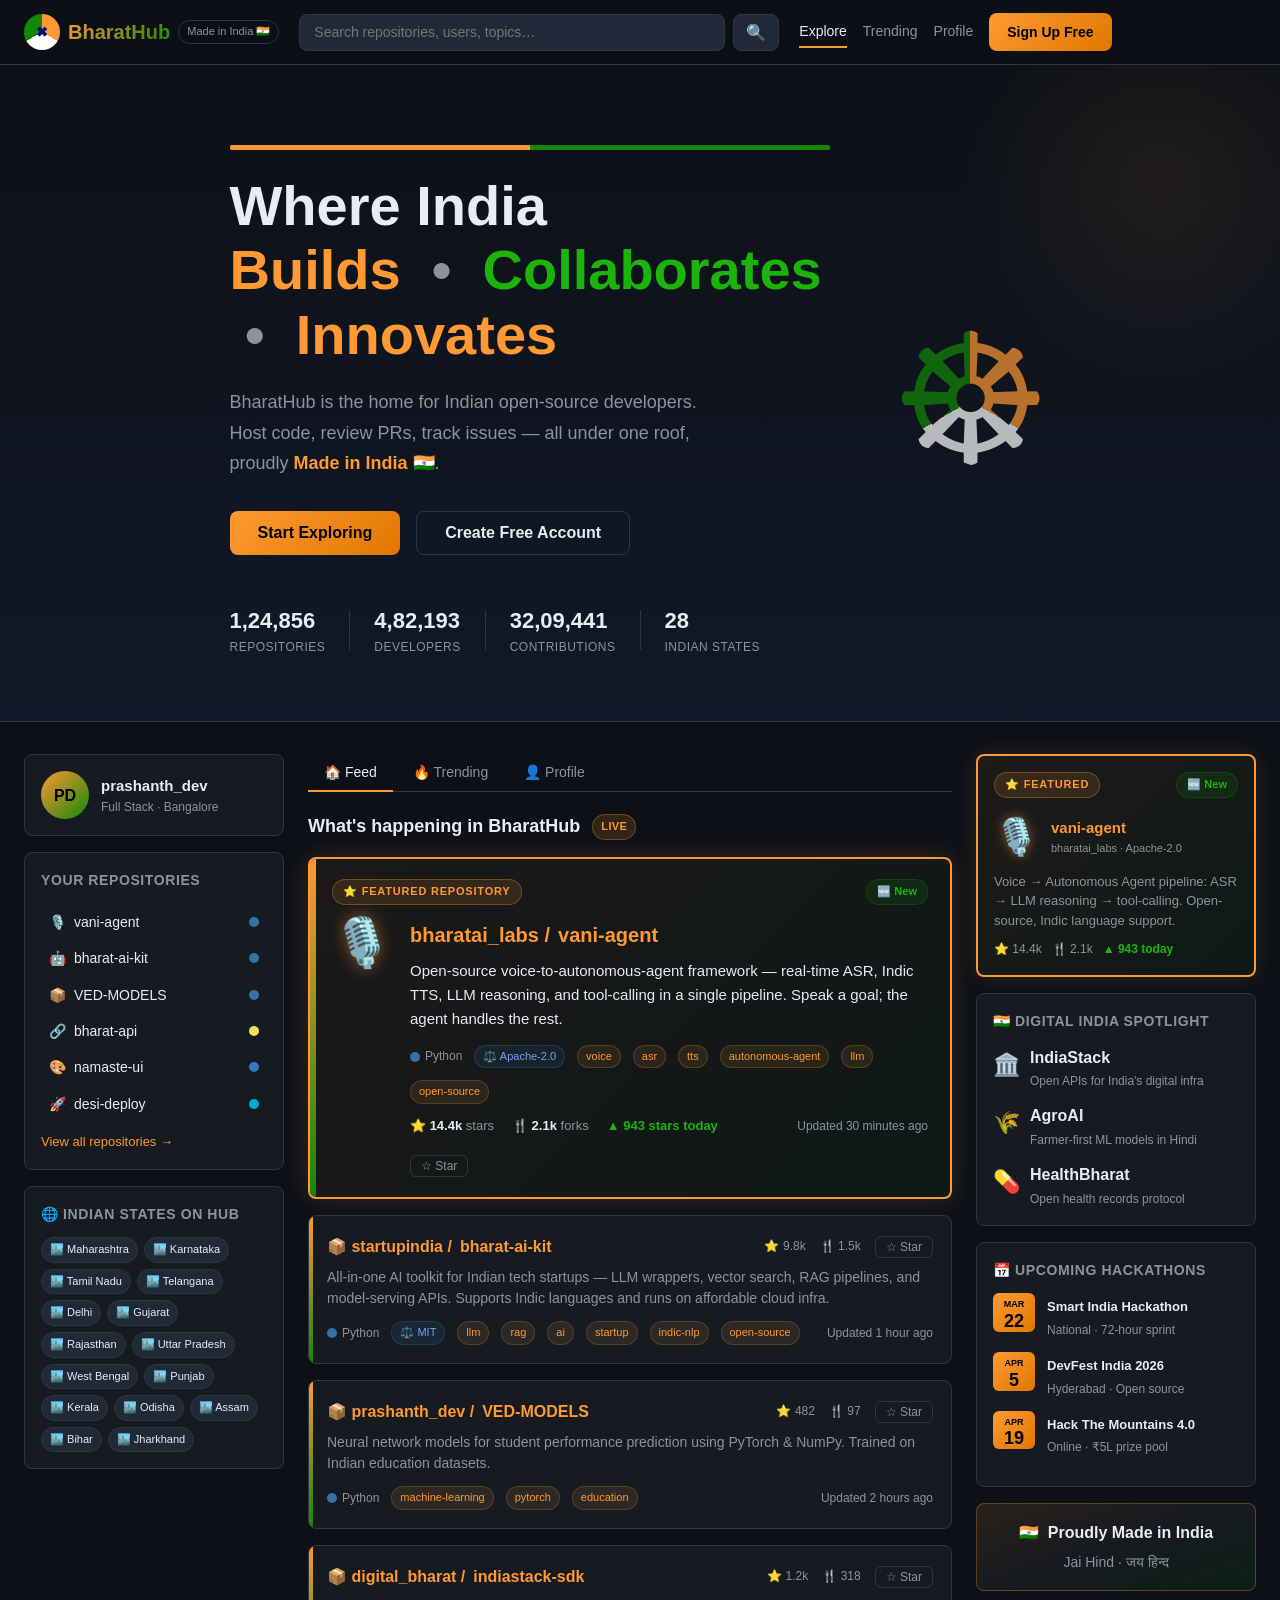
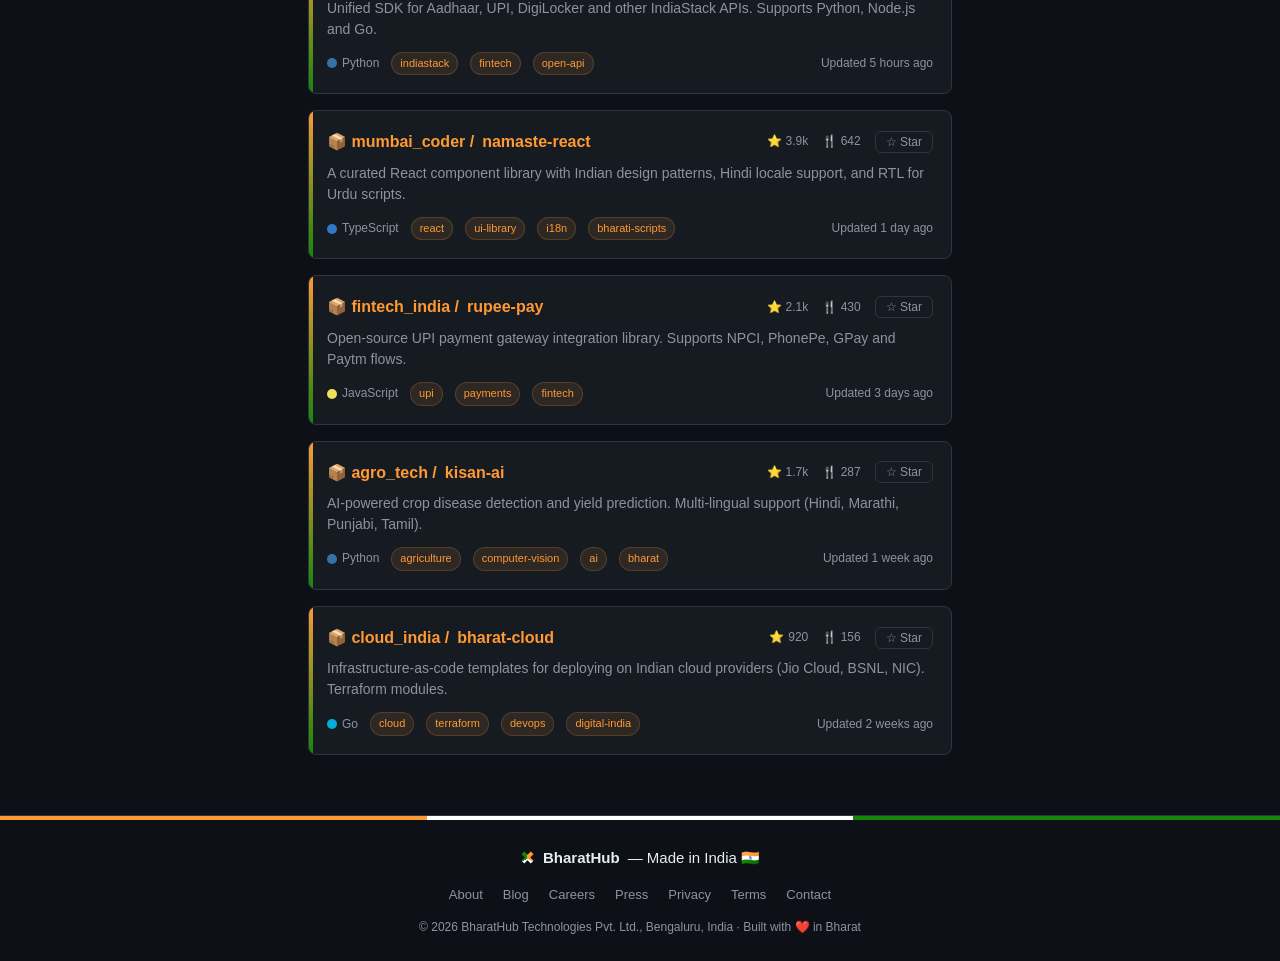
==== commit 2d692c22: "Add real open-source AI/voice-to-agent repos as research findings (no code changes) Agent-Logs-Url: " ====
--- a/index.html
+++ b/index.html
@@ -163,6 +163,25 @@
 
     <!-- ─── RIGHT RAIL ─── -->
     <aside class="right-rail">
+      <div class="card card-vani-spotlight" onclick="showTab('explore', document.querySelector('.nav-link')); setTimeout(()=>openRepo('vani-agent'),50);" style="cursor:pointer;">
+        <div class="vani-spotlight-header">
+          <span class="featured-label">⭐ Featured</span>
+          <span class="featured-new-badge">🆕 New</span>
+        </div>
+        <div style="display:flex;align-items:center;gap:12px;margin:10px 0 6px;">
+          <span style="font-size:36px;filter:drop-shadow(0 0 6px rgba(255,153,51,.5))">🎙️</span>
+          <div>
+            <div style="font-size:15px;font-weight:700;color:var(--saffron);">vani-agent</div>
+            <div style="font-size:11px;color:var(--text-muted);">bharatai_labs · Apache-2.0</div>
+          </div>
+        </div>
+        <p style="font-size:13px;color:var(--text-muted);line-height:1.5;margin-bottom:10px;">
+          Voice → Autonomous Agent pipeline: ASR → LLM reasoning → tool-calling. Open-source, Indic language support.
+        </p>
+        <div style="display:flex;gap:10px;font-size:12px;color:var(--text-muted);">
+          <span>⭐ 14.4k</span><span>🍴 2.1k</span><span class="trend-up">▲ 943 today</span>
+        </div>
+      </div>
       <div class="card">
         <h3 class="card-title">🇮🇳 Digital India Spotlight</h3>
         <div class="spotlight-item">
--- a/styles.css
+++ b/styles.css
@@ -515,7 +515,81 @@
   border: 1px solid rgba(49,120,198,0.25);
 }
 
-/* ─── TRENDING CARD ─── */
+/* ─── FEATURED REPO CARD ─── */
+.featured-card {
+  border: 2px solid var(--saffron) !important;
+  background: linear-gradient(135deg, rgba(255,153,51,0.06) 0%, rgba(19,136,8,0.06) 100%) !important;
+  padding: 20px 22px !important;
+  box-shadow: 0 0 24px rgba(255,153,51,0.18) !important;
+}
+.featured-card::before {
+  width: 6px !important;
+  background: linear-gradient(180deg, var(--saffron), var(--green)) !important;
+}
+.featured-card:hover {
+  box-shadow: 0 0 36px rgba(255,153,51,0.32) !important;
+  transform: translateY(-3px) !important;
+}
+.featured-banner {
+  display: flex;
+  align-items: center;
+  justify-content: space-between;
+  margin-bottom: 14px;
+}
+.featured-label {
+  font-size: 11px;
+  font-weight: 700;
+  text-transform: uppercase;
+  letter-spacing: .8px;
+  color: var(--saffron);
+  background: rgba(255,153,51,0.12);
+  border: 1px solid rgba(255,153,51,0.3);
+  border-radius: 20px;
+  padding: 3px 10px;
+}
+.featured-new-badge {
+  font-size: 11px;
+  font-weight: 700;
+  padding: 3px 10px;
+  border-radius: 20px;
+  background: rgba(19,136,8,0.15);
+  color: var(--green-l);
+  border: 1px solid rgba(19,136,8,0.3);
+}
+.featured-hero {
+  display: flex;
+  gap: 18px;
+  align-items: flex-start;
+}
+.featured-icon {
+  font-size: 48px;
+  line-height: 1;
+  flex-shrink: 0;
+  filter: drop-shadow(0 0 8px rgba(255,153,51,0.5));
+}
+.featured-body { flex: 1; }
+.featured-name {
+  font-size: 20px !important;
+  margin-bottom: 8px;
+}
+.featured-desc {
+  font-size: 15px !important;
+  margin-bottom: 14px !important;
+  color: var(--text) !important;
+  line-height: 1.6 !important;
+}
+.featured-stats {
+  display: flex;
+  align-items: center;
+  gap: 18px;
+  flex-wrap: wrap;
+  margin-top: 12px;
+  font-size: 13px;
+  color: var(--text-muted);
+}
+.featured-stats strong { color: var(--text); }
+
+
 .trending-card {
   background: var(--surface);
   border: 1px solid var(--border);
@@ -613,6 +687,24 @@
 }
 .pstat strong { font-size: 20px; font-weight: 700; }
 .pstat span   { font-size: 12px; color: var(--text-muted); }
+
+/* ─── RIGHT RAIL VANI SPOTLIGHT ─── */
+.card-vani-spotlight {
+  border: 2px solid var(--saffron) !important;
+  background: linear-gradient(135deg, rgba(255,153,51,0.07) 0%, rgba(19,136,8,0.07) 100%) !important;
+  box-shadow: 0 0 20px rgba(255,153,51,0.14);
+  transition: box-shadow 0.2s, transform 0.15s;
+}
+.card-vani-spotlight:hover {
+  box-shadow: 0 0 30px rgba(255,153,51,0.28);
+  transform: translateY(-2px);
+}
+.vani-spotlight-header {
+  display: flex;
+  align-items: center;
+  justify-content: space-between;
+  margin-bottom: 2px;
+}
 
 /* ─── RIGHT RAIL ─── */
 .spotlight-item {
